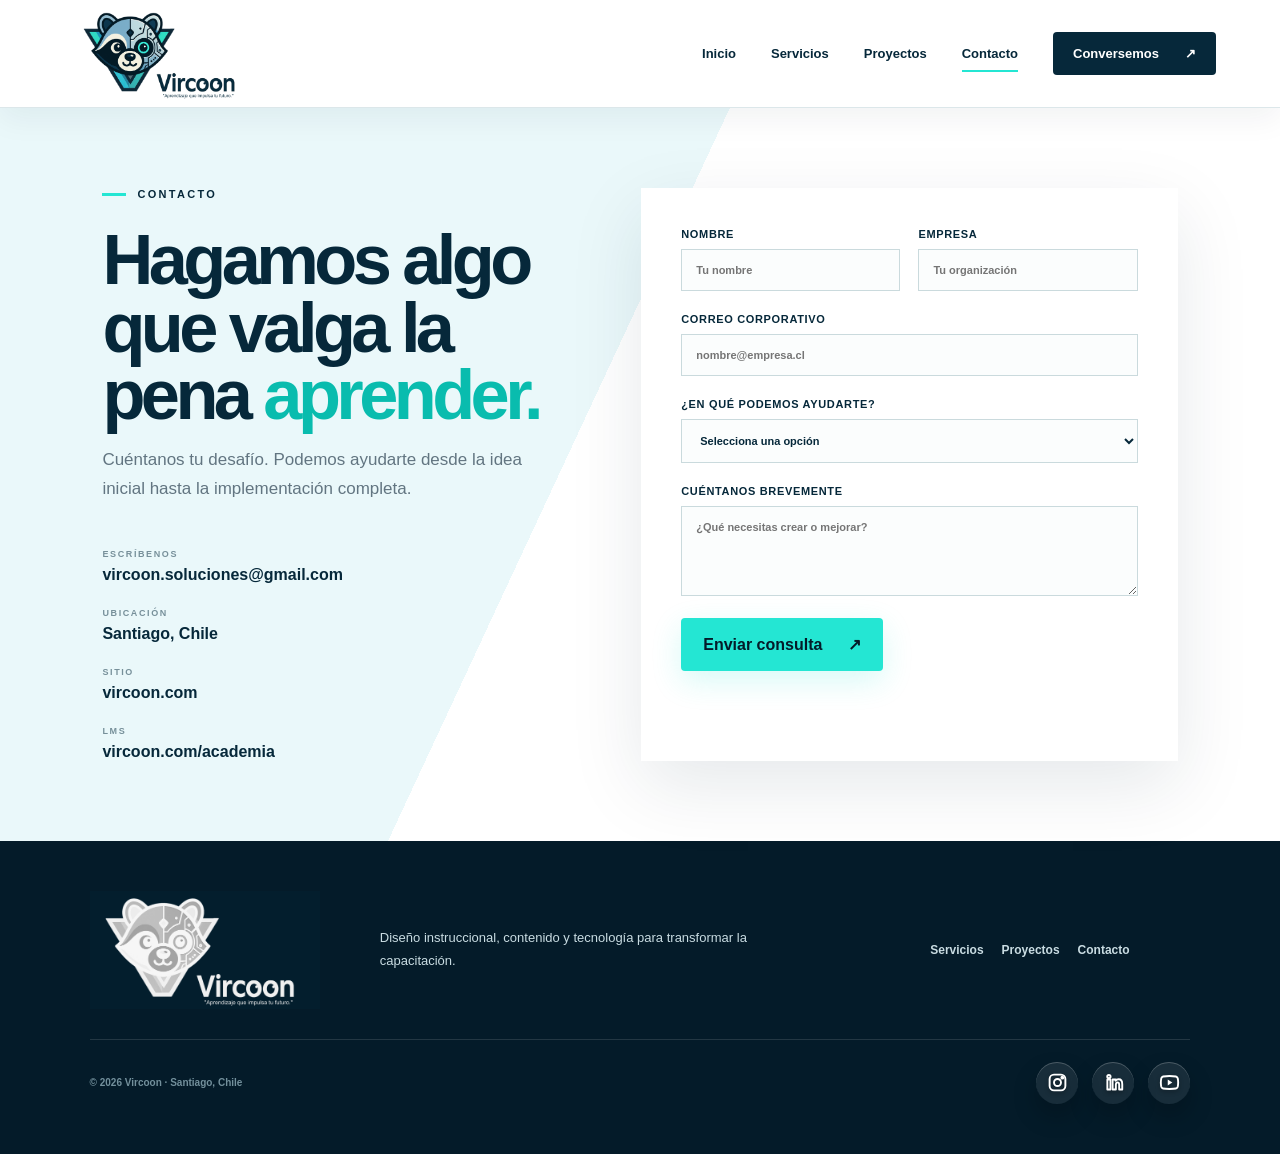
==== contacto.html @ 0730513b "PrimerCommit" ====
<!doctype html><html lang="es"><head><meta charset="utf-8"><meta name="viewport" content="width=device-width,initial-scale=1"><title>Contacto | Vircoon</title><link rel="stylesheet" href="css/styles.css"><link rel="icon" href="images/vircoon-logo.png"></head><body><div class="site-wrap"><header class="site-header"><a href="index.html" class="brand"><img src="images/vircoon-logo.png" alt="Vircoon"></a><button class="menu-button" aria-expanded="false" aria-label="Abrir menú"><span></span><span></span></button><nav><a href="index.html">Inicio</a><a href="servicios.html">Servicios</a><a href="proyectos.html">Proyectos</a><a class="active" href="contacto.html">Contacto</a><a class="nav-cta" href="contacto.html">Conversemos <span>↗</span></a></nav></header><main><section class="contact-layout"><div class="contact-intro"><p class="eyebrow"><span></span> CONTACTO</p><h1>Hagamos algo que valga la pena <em>aprender.</em></h1><p>Cuéntanos tu desafío. Podemos ayudarte desde la idea inicial hasta la implementación completa.</p><div class="contact-details"><div><small>ESCRÍBENOS</small><a href="mailto:vircoon.soluciones@gmail.com">vircoon.soluciones@gmail.com</a></div><div><small>UBICACIÓN</small><span>Santiago, Chile</span></div><div><small>SITIO</small><a href="https://vircoon.com">vircoon.com</a></div><div><small>LMS</small><a href="https://vircoon.com/academia">vircoon.com/academia</a></div></div></div><form class="contact-form"><div class="form-row"><label>Nombre<input required name="nombre" placeholder="Tu nombre"></label><label>Empresa<input name="empresa" placeholder="Tu organización"></label></div><label>Correo corporativo<input required type="email" name="email" placeholder="nombre@empresa.cl"></label><label>¿En qué podemos ayudarte?<select name="tipo"><option value="">Selecciona una opción</option><option>Diseño instruccional</option><option>Contenidos y cápsulas</option><option>Evaluaciones y gamificación</option><option>Plugins o desarrollo</option><option>Proyecto integral</option></select></label><label>Cuéntanos brevemente<textarea required name="mensaje" rows="5" placeholder="¿Qué necesitas crear o mejorar?"></textarea></label><button class="button primary" type="submit">Enviar consulta <span>↗</span></button><p class="form-note" hidden>Abrimos tu aplicación de correo con el mensaje preparado.</p></form></section></main><footer><a href="index.html" class="footer-brand"><img src="images/vircoon-footer-logo.png" alt="Vircoon"></a><p>Diseño instruccional, contenido y tecnología para transformar la capacitación.</p><div><a href="servicios.html">Servicios</a><a href="proyectos.html">Proyectos</a><a href="contacto.html">Contacto</a></div><div class="footer-bottom"><small>© 2026 Vircoon · Santiago, Chile</small><div class="footer-social" aria-label="Redes sociales"><a class="social-link" href="#" aria-label="Instagram"><svg viewBox="0 0 24 24" aria-hidden="true"><rect x="3" y="3" width="18" height="18" rx="5"></rect><circle cx="12" cy="12" r="4"></circle><circle cx="17.5" cy="6.5" r="1.1"></circle></svg></a><a class="social-link" href="#" aria-label="LinkedIn"><svg viewBox="0 0 24 24" aria-hidden="true"><path d="M4.98 8.5H8.5V20H4.98z"></path><circle cx="6.74" cy="5.25" r="1.9"></circle><path d="M11 8.5h3.35v1.57c.5-.92 1.73-1.82 3.55-1.82 3.8 0 4.1 2.5 4.1 5.75V20h-3.52v-5.3c0-1.26-.03-2.88-1.76-2.88-1.76 0-2.03 1.37-2.03 2.8V20H11z"></path></svg></a><a class="social-link" href="#" aria-label="YouTube"><svg viewBox="0 0 24 24" aria-hidden="true"><path d="M21.4 7.2a3 3 0 0 0-2.1-2.1C17.45 4.6 12 4.6 12 4.6s-5.45 0-7.3.5a3 3 0 0 0-2.1 2.1A31.2 31.2 0 0 0 2.1 12c0 1.62.17 3.23.5 4.8a3 3 0 0 0 2.1 2.1c1.85.5 7.3.5 7.3.5s5.45 0 7.3-.5a3 3 0 0 0 2.1-2.1c.33-1.57.5-3.18.5-4.8 0-1.62-.17-3.23-.5-4.8Z"></path><path d="m10 15.3 5.2-3.3L10 8.7z" class="social-play"></path></svg></a></div></div></footer></div><script src="js/script.js"></script></body></html>
---- css/styles.css ----
:root{--ink:#06283a;--navy:#041b29;--navy2:#07344b;--aqua:#24e6d3;--cyan:#50cce8;--ice:#eaf8fa;--muted:#627581;--line:#dce7ea;--white:#fff}*{box-sizing:border-box}html{scroll-behavior:smooth}body{margin:0;background:#fff;color:var(--ink);font-family:Arial,Helvetica,sans-serif}a{text-decoration:none;color:inherit}button,input,select,textarea{font:inherit}.site-wrap{min-height:100vh;overflow:hidden;padding-top:108px}.site-header{height:94px;padding:0 clamp(24px,5vw,76px);display:flex;align-items:center;justify-content:space-between;border-bottom:1px solid var(--line);background:rgba(255,255,255,.94);backdrop-filter:blur(15px);position:fixed;top:0;left:0;right:0;width:100%;z-index:80;background:rgba(255,255,255,.86);box-shadow:0 10px 30px rgba(6,40,58,.06)}.brand{display:flex;align-items:center;gap:12px}.brand img{width:58px;height:50px;object-fit:cover;object-position:0 40%;border-radius:12px}.brand span{display:flex;flex-direction:column}.brand b{font-size:23px;letter-spacing:-.04em}.brand small{font-size:8px;font-weight:700;letter-spacing:.08em;color:#486a79}.site-header nav{display:flex;align-items:center;gap:35px;font-size:13px;font-weight:700}.site-header nav>a:not(.nav-cta){padding:38px 0;position:relative}.site-header nav>a.active:after{content:"";position:absolute;bottom:27px;left:0;right:0;height:2px;background:var(--aqua)}.nav-cta,.button{display:inline-flex;align-items:center;justify-content:center;gap:26px;border:0;cursor:pointer;font-weight:800}.nav-cta{background:var(--ink);color:white;padding:14px 20px;border-radius:4px}.menu-button{display:none;background:none;border:0;padding:10px}.menu-button span{display:block;width:25px;height:2px;margin:5px;background:var(--ink)}
.hero{min-height:650px;display:grid;grid-template-columns:1.08fr .92fr;padding-left:clamp(25px,7vw,110px);background:linear-gradient(110deg,#fff 0 58%,#e8f8f8 58%);position:relative}.hero-copy{padding:105px 50px 90px 0;display:flex;flex-direction:column;align-items:flex-start;justify-content:center}.eyebrow{font-size:11px;font-weight:900;letter-spacing:.21em;margin:0 0 26px;display:flex;align-items:center;gap:11px}.eyebrow span{width:24px;height:3px;background:var(--aqua);display:inline-block}.hero h1,.page-hero h1,.contact-intro h1{font-size:clamp(49px,6vw,82px);line-height:.96;letter-spacing:-.065em;margin:0;max-width:800px}.hero h1 em,.page-hero h1 em,.contact-intro h1 em{font-style:normal;color:#09bcae}.lead{font-size:18px;line-height:1.65;color:var(--muted);max-width:610px;margin:32px 0}.actions{display:flex;gap:30px;align-items:center}.button{padding:17px 22px;border-radius:4px}.button.primary{background:var(--aqua);color:var(--navy);box-shadow:0 10px 30px rgba(36,230,211,.18)}.button.dark{background:var(--navy);color:#fff}.text-link{font-weight:800;border-bottom:1px solid var(--ink);padding:8px 0}.hero-stage{position:relative;min-height:610px;display:flex;align-items:center;justify-content:center;background:linear-gradient(145deg,var(--navy),#0c4159);overflow:hidden}.stage-grid{position:absolute;inset:0;background-image:linear-gradient(rgba(77,224,215,.08) 1px,transparent 1px),linear-gradient(90deg,rgba(77,224,215,.08) 1px,transparent 1px);background-size:55px 55px;mask-image:linear-gradient(to bottom,black,transparent)}.hero-stage>img{width:min(68%,440px);filter:drop-shadow(0 26px 30px rgba(0,0,0,.35));position:relative;z-index:2}.stage-orbit{position:absolute;border:1px solid rgba(67,224,213,.25);border-radius:50%}.orbit-one{width:500px;height:500px}.orbit-two{width:350px;height:350px}.floating-tag{position:absolute;z-index:3;background:rgba(255,255,255,.95);box-shadow:0 15px 40px rgba(0,0,0,.2);padding:16px;border-radius:7px;display:flex}.tag-one{left:5%;bottom:12%;flex-direction:column}.tag-one b{font-size:28px}.tag-one span{font-size:9px;text-transform:uppercase;letter-spacing:.1em}.tag-two{right:3%;top:14%;font-size:10px;font-weight:800;letter-spacing:.08em;align-items:center;gap:7px}.tag-two i{width:8px;height:8px;border-radius:50%;background:var(--aqua)}.reveal{animation:rise .8s ease both}.delay{animation-delay:.12s}@keyframes rise{from{opacity:0;transform:translateY(20px)}to{opacity:1;transform:none}}
.trust-strip{padding:22px clamp(25px,7vw,110px);display:flex;justify-content:space-between;gap:30px;border-bottom:1px solid var(--line);align-items:center}.trust-strip p{font-size:10px;font-weight:800;letter-spacing:.15em;color:#80939c;text-transform:uppercase}.trust-strip div{display:flex;gap:clamp(25px,5vw,75px);color:#84949b;font-size:11px;letter-spacing:.13em;font-weight:900}.section{padding:90px clamp(25px,7vw,110px)}.section-heading{display:flex;align-items:end;justify-content:space-between;gap:50px;margin-bottom:42px}.section-heading h2,.video-content h2,.process h2,.cta-panel h2{font-size:clamp(35px,4vw,58px);line-height:1.04;letter-spacing:-.045em;margin:0}.section-heading>p{max-width:440px;color:var(--muted);line-height:1.7}.capability-grid{display:grid;grid-template-columns:repeat(3,1fr);border:1px solid var(--line)}.capability-card{padding:34px;min-height:270px;border-right:1px solid var(--line);transition:.3s}.capability-card:last-child{border:0}.capability-card:hover{background:var(--ice);transform:translateY(-4px)}.card-top{display:flex;justify-content:space-between;color:#8ba0a9}.card-top small{font-weight:900}.card-icon{width:58px;height:58px;object-fit:contain;display:block}.card-top span{font-size:20px}.capability-card h3{font-size:25px;letter-spacing:-.035em;margin:65px 0 15px}.capability-card p{color:var(--muted);line-height:1.65;margin:0}.section-action{text-align:right;margin-top:30px}.video-band{min-height:590px;position:relative;background:radial-gradient(circle at 70% 30%,#12647a 0,#06283a 35%,#03131d 100%);display:flex;align-items:center;padding:70px clamp(25px,7vw,110px);color:white;overflow:hidden}.video-band:after{content:"";position:absolute;width:560px;height:560px;border:1px solid rgba(56,237,221,.24);border-radius:50%;right:5%;top:-100px;box-shadow:0 0 0 80px rgba(56,237,221,.03),0 0 0 160px rgba(56,237,221,.02)}.video-band video{position:absolute;inset:0;width:100%;height:100%;object-fit:cover;opacity:.35}.video-shade{position:absolute;inset:0;background:linear-gradient(90deg,rgba(3,19,29,.94),rgba(3,19,29,.35))}.video-content{position:relative;z-index:2;max-width:740px}.eyebrow.light{color:#eaffff}.video-content p:not(.eyebrow){color:#b8cdd5}.circle-link{position:absolute;left:calc(100% + 80px);top:50%;width:76px;height:76px;border-radius:50%;display:grid;place-items:center;background:var(--aqua);color:var(--navy)}.cta-panel{margin:70px clamp(25px,7vw,110px);background:#f0faf9;padding:55px 65px;display:flex;align-items:center;justify-content:space-between;gap:30px}.cta-panel p{color:var(--muted)}footer{background:var(--navy);color:#c9dce2;padding:50px clamp(25px,7vw,110px);display:grid;grid-template-columns:1fr 2fr 1fr;gap:30px;align-items:center}footer .footer-brand img{width:150px;filter:brightness(0) invert(1);opacity:.95}footer p{max-width:440px;font-size:13px;line-height:1.7}footer div{display:flex;gap:18px;font-size:12px;font-weight:700}footer small{grid-column:1/-1;border-top:1px solid rgba(255,255,255,.12);padding-top:22px;color:#73909c}
.page-hero{padding:90px clamp(25px,9vw,145px);background:linear-gradient(115deg,#fff 50%,var(--ice));min-height:480px;display:flex;flex-direction:column;justify-content:center}.page-hero h1{font-size:clamp(52px,6.5vw,88px)}.page-hero>p:last-child,.page-hero-copy>p:last-child{max-width:650px;color:var(--muted);font-size:18px;line-height:1.65;margin-top:25px}.page-hero.page-hero-visual{display:grid;grid-template-columns:minmax(0,1.05fr) minmax(320px,.95fr);align-items:center;gap:clamp(34px,6vw,90px);padding-right:clamp(25px,6vw,95px)}.page-hero-image{align-self:stretch;min-height:590px;display:flex;align-items:flex-end;justify-content:center;position:relative;overflow:visible}.page-hero-image:before{content:"";position:absolute;inset:7% 0 0;background:#eaf8fa;border-radius:46% 38% 18% 26% / 20% 24% 16% 18%;box-shadow:0 24px 60px rgba(6,40,58,.09)}.page-hero-image img{position:relative;z-index:1;width:clamp(790px,58vw,860px);min-width:790px;height:auto;max-width:none;max-height:none;object-fit:contain;object-position:bottom center;filter:drop-shadow(0 22px 24px rgba(6,40,58,.18))}.services-grid{padding:70px clamp(25px,7vw,110px);display:grid;grid-template-columns:repeat(3,1fr);gap:1px;background:var(--line)}.service-card{background:#fff;padding:38px;min-height:440px;position:relative}.service-card:hover{background:#f4fbfb}.service-number{position:absolute;right:30px;top:25px;font-size:55px;font-weight:900;color:#e6f1f2}.service-card>small,.project-copy>small{color:#08a99c;text-transform:uppercase;letter-spacing:.16em;font-weight:900}.service-card h2{font-size:29px;letter-spacing:-.04em;margin:45px 0 15px}.service-card p{color:var(--muted);line-height:1.6}.service-card ul{list-style:none;padding:20px 0 0;margin:20px 0 0;border-top:1px solid var(--line)}.service-card li{margin:11px 0;font-size:13px;font-weight:700}.service-card li span{color:#00bbaa;margin-right:10px}.process{background:var(--navy);color:#fff;padding:80px clamp(25px,7vw,110px);display:grid;grid-template-columns:1fr 1.4fr;gap:80px}.process ol{list-style:none;padding:0;margin:0;display:grid;grid-template-columns:1fr 1fr}.process li{border-top:1px solid rgba(255,255,255,.18);padding:25px 15px 25px 0;display:flex;gap:20px}.process li b{color:var(--aqua)}.process li span{display:flex;flex-direction:column;color:#91aab4;font-size:13px}.process li strong{color:white;font-size:18px;margin-bottom:7px}
.project-list{padding:40px clamp(25px,7vw,110px) 80px}.project-row{display:grid;grid-template-columns:1fr 1fr;min-height:410px;border-bottom:1px solid var(--line);padding:38px 0;gap:70px;align-items:center}.project-row:nth-child(even) .project-visual{order:2}.project-visual{position:relative;overflow:hidden;background:var(--navy);display:grid;place-items:center;aspect-ratio:16/9;min-height:auto;border:10px solid #fff;border-radius:10px;box-shadow:0 24px 55px rgba(6,40,58,.18),0 0 0 1px rgba(6,40,58,.08)}.project-visual>span{position:absolute;left:25px;top:20px;color:white;font-size:12px;font-weight:900;z-index:2;text-shadow:0 2px 12px rgba(0,0,0,.45)}.project-video{position:absolute;inset:0;width:100%;height:100%;object-fit:contain;display:block;background:var(--navy);user-select:none;-webkit-user-drag:none}.project-visual:after{content:"";position:absolute;inset:0;background:linear-gradient(180deg,rgba(4,27,41,.28),rgba(4,27,41,.08));pointer-events:none;z-index:1}.v2{background:#18cdbc}.v3{background:#dff5f3}.v4{background:#0a4b60}.mock-ui{width:68%;height:60%;background:rgba(255,255,255,.95);border-radius:8px;padding:15px;box-shadow:0 30px 45px rgba(0,0,0,.22);transform:rotate(-3deg)}.mock-ui i{display:block;height:12%;background:#dcecef;margin-bottom:12px}.mock-ui i:nth-child(2){height:42%;background:linear-gradient(135deg,#07344b,#28d9ca)}.mock-ui i:nth-child(3){width:55%}.project-copy{display:flex;flex-direction:column;justify-content:center;align-items:flex-start}.project-copy h2{font-size:42px;letter-spacing:-.045em;margin:17px 0}.project-copy p{color:var(--muted);line-height:1.7;max-width:520px}.project-copy b{font-size:11px;letter-spacing:.08em;margin:16px 0 28px}.project-copy a{font-weight:900;border-bottom:2px solid var(--aqua);padding-bottom:7px}.video-band.small{min-height:400px}
.contact-layout{min-height:720px;display:grid;grid-template-columns:.9fr 1.1fr;background:linear-gradient(115deg,var(--ice) 0 45%,#fff 45%);padding:80px clamp(25px,8vw,130px);gap:100px}.contact-intro h1{font-size:clamp(47px,5.5vw,74px)}.contact-intro>p:not(.eyebrow){color:var(--muted);font-size:17px;line-height:1.7}.contact-details{margin-top:45px;display:grid;gap:24px}.contact-details div{display:flex;flex-direction:column;gap:7px}.contact-details small{font-size:9px;letter-spacing:.18em;font-weight:900;color:#77909a}.contact-details a,.contact-details span{font-weight:800}.contact-form{background:white;padding:40px;box-shadow:0 25px 70px rgba(4,40,58,.1);display:flex;flex-direction:column;gap:22px}.form-row{display:grid;grid-template-columns:1fr 1fr;gap:18px}.contact-form label{font-size:11px;font-weight:900;letter-spacing:.06em;text-transform:uppercase}.contact-form input,.contact-form select,.contact-form textarea{display:block;width:100%;margin-top:9px;border:1px solid #cadadd;background:#fbfdfd;padding:14px;color:var(--ink);outline:none;text-transform:none;letter-spacing:normal}.contact-form input:focus,.contact-form select:focus,.contact-form textarea:focus{border-color:#09bcae;box-shadow:0 0 0 3px rgba(36,230,211,.12)}.contact-form textarea{resize:vertical}.contact-form .button{align-self:flex-start}.form-note{color:#087f77;font-size:12px;font-weight:700}
@media(max-width:900px){.site-header{height:78px}.menu-button{display:block}.site-header nav{display:none;position:absolute;top:78px;left:0;right:0;background:white;padding:25px;box-shadow:0 25px 45px rgba(0,0,0,.12);flex-direction:column;align-items:stretch;gap:0}.site-header nav.open{display:flex}.site-header nav>a:not(.nav-cta){padding:15px}.hero{grid-template-columns:1fr;padding:0;background:white}.hero-copy{padding:70px 25px}.hero-stage{min-height:470px}.page-hero.page-hero-visual{grid-template-columns:1fr;padding:70px 25px 0}.page-hero-image{min-height:500px;margin-top:10px;overflow:hidden}.page-hero-image img{width:min(118vw,680px);min-width:520px;max-height:none}.trust-strip,.section-heading,.cta-panel{align-items:flex-start;flex-direction:column}.trust-strip div{flex-wrap:wrap}.capability-grid,.services-grid{grid-template-columns:1fr}.capability-card{border-right:0;border-bottom:1px solid var(--line)}.services-grid{padding:1px}.process,.contact-layout{grid-template-columns:1fr}.process ol{grid-template-columns:1fr}.project-row{grid-template-columns:1fr;gap:25px}.project-row:nth-child(even) .project-visual{order:0}.project-visual{min-height:auto}.contact-layout{background:var(--ice);padding:60px 25px;gap:45px}.circle-link{position:static;margin-top:28px}footer{grid-template-columns:1fr}.cta-panel{padding:38px;margin:40px 25px}}
@media(max-width:560px){.brand small{display:none}.hero h1,.page-hero h1{font-size:48px}.actions{align-items:flex-start;flex-direction:column}.trust-strip div{gap:18px}.section{padding:65px 25px}.capability-card{min-height:230px}.page-hero{padding:65px 25px;min-height:400px}.page-hero.page-hero-visual{padding:65px 25px 0}.page-hero-image{min-height:390px}.page-hero-image img{width:min(126vw,520px);min-width:440px;max-height:none}.service-card{min-height:auto}.form-row{grid-template-columns:1fr}.contact-form{padding:25px}.project-copy h2{font-size:34px}.process{padding:60px 25px}.video-band{padding:60px 25px}}
@media(prefers-reduced-motion:reduce){*{scroll-behavior:auto!important;animation:none!important;transition:none!important}}

/* Ajustes de marca y portada */
.site-header{height:108px}
.brand{display:block;width:198px;height:94px;overflow:visible}
.brand img{display:block;width:100%;height:100%;object-fit:contain;object-position:center;border-radius:0}
.brand span{display:none}
.hero-stage{background:#02131e}
.hero-stage:before{content:"";position:absolute;inset:0;background:linear-gradient(135deg,rgba(36,230,211,.06),transparent 44%),linear-gradient(0deg,rgba(0,0,0,.18),transparent);pointer-events:none}
.hero-stage>img.hero-person{position:absolute;z-index:2;bottom:0;left:50%;transform:translateX(-50%);width:auto;height:94%;max-width:92%;object-fit:contain;object-position:bottom center;filter:drop-shadow(0 24px 34px rgba(0,0,0,.35))}
.stage-grid,.stage-orbit{display:none}
.video-band:after{display:none}
.video-button{margin-top:26px}
footer .footer-brand{display:block;width:230px;height:118px;overflow:hidden;background:#031e2d}
footer .footer-brand img{display:block;width:100%;height:100%;object-fit:contain;object-position:center;filter:none;opacity:1}
@media(max-width:900px){.site-header{height:94px}.site-header nav{top:94px}.brand{width:170px;height:82px}.hero-stage>img.hero-person{height:92%}}
@media(max-width:560px){.brand{width:154px}.hero-stage>img.hero-person{height:88%;max-width:100%}footer .footer-brand{width:210px}}

/* Contenedor orgánico de la imagen principal */
.hero-stage{
  align-self:center;
  min-height:590px;
  margin:24px 28px 24px -34px;
  background:#06283a;
  border-radius:46% 12% 18% 42% / 20% 14% 24% 30%;
  box-shadow:0 28px 70px rgba(6,40,58,.18);
}
.hero-stage:before{
  background:linear-gradient(145deg,rgba(36,230,211,.08),transparent 46%),linear-gradient(20deg,rgba(2,19,30,.28),transparent 52%);
}
@media(max-width:900px){
  .hero-stage{min-height:500px;margin:0 22px 30px;border-radius:44% 48% 14% 16% / 18% 22% 12% 14%}
}
@media(max-width:560px){
  .hero-stage{min-height:450px;margin:0 12px 24px;border-radius:42% 45% 12% 14% / 16% 18% 9% 11%}
}

/* Video tecnológico con contraste controlado */
.video-band video{opacity:.52;filter:saturate(.78) brightness(.72) contrast(1.05)}
.video-band .video-shade{background:linear-gradient(90deg,rgba(3,19,29,.92) 0%,rgba(3,19,29,.78) 48%,rgba(3,19,29,.50) 100%)}
.video-band .video-content{text-shadow:0 2px 18px rgba(0,0,0,.28)}
.video-band .video-button{text-shadow:none}

/* Video ambiental del contenedor principal */
.hero-background-video{position:absolute;inset:0;width:100%;height:100%;object-fit:cover;z-index:0;opacity:.48;filter:saturate(.68) brightness(.78) contrast(1.03)}
.hero-stage:before{z-index:1;background:linear-gradient(90deg,rgba(6,40,58,.65),rgba(6,40,58,.48)),linear-gradient(180deg,rgba(2,19,30,.08),rgba(2,19,30,.30))}
.hero-stage>img.hero-person{z-index:2}
.hero-stage .floating-tag{z-index:3}
@media(prefers-reduced-motion:reduce){.hero-background-video{display:none}}

/* Estadisticas y testimonios */
.stats-band{padding:78px clamp(25px,7vw,110px);background:var(--navy);color:white;display:grid;grid-template-columns:.9fr 1.4fr;gap:clamp(36px,6vw,90px);align-items:center;position:relative;overflow:hidden}.stats-background-video{position:absolute;inset:0;width:100%;height:100%;object-fit:cover;opacity:.70;filter:saturate(.72) brightness(.62) contrast(1.08)}.stats-shade{position:absolute;inset:0;background:linear-gradient(90deg,rgba(3,19,29,.94) 0%,rgba(3,19,29,.78) 48%,rgba(3,19,29,.58) 100%)}.stats-heading,.stats-grid{position:relative;z-index:1}.stats-heading h2,.testimonials-top h2{font-size:clamp(34px,4.6vw,62px);line-height:1.03;letter-spacing:-.045em;margin:0}.stats-grid{display:grid;grid-template-columns:repeat(4,1fr);gap:1px;background:rgba(255,255,255,.16);border:1px solid rgba(255,255,255,.16)}.stats-grid article{background:#06283a;padding:34px 26px;min-height:170px;display:flex;flex-direction:column;justify-content:space-between}.stats-grid strong{font-size:clamp(38px,4vw,64px);letter-spacing:-.055em;color:var(--aqua);line-height:1}.stats-grid span{font-size:12px;line-height:1.45;font-weight:800;text-transform:uppercase;letter-spacing:.08em;color:#c6dde4}.testimonials-section{padding:90px clamp(25px,7vw,110px);background:#f7fbfb;overflow:hidden}.testimonials-top{display:flex;justify-content:space-between;align-items:flex-end;gap:34px;margin-bottom:42px}.testimonials-top>div:first-child{max-width:720px}.testimonial-controls{display:flex;gap:12px}.carousel-button{width:48px;height:48px;border:1px solid #cfe0e3;background:white;color:var(--ink);border-radius:50%;font-size:30px;line-height:1;cursor:pointer;display:grid;place-items:center;box-shadow:0 16px 35px rgba(6,40,58,.08);transition:.2s}.carousel-button:hover{background:var(--aqua);border-color:var(--aqua);transform:translateY(-2px)}.carousel-button:disabled{opacity:.35;cursor:not-allowed;transform:none}.testimonial-viewport{overflow:hidden}.testimonial-track{display:flex;gap:22px;transition:transform .45s ease;will-change:transform}.testimonial-card{flex:0 0 calc((100% - 44px)/3);background:white;border:1px solid #dce8ea;border-radius:8px;padding:34px;min-height:315px;display:flex;flex-direction:column;justify-content:space-between;box-shadow:0 18px 45px rgba(6,40,58,.07)}.testimonial-card p{font-size:20px;line-height:1.55;letter-spacing:-.02em;margin:0;color:var(--ink)}.testimonial-card strong{display:block;font-size:15px;margin-bottom:7px}.testimonial-card span{display:block;color:var(--muted);font-size:12px;line-height:1.45;font-weight:700}.testimonial-card:before{content:"";width:42px;height:4px;background:var(--aqua);display:block;margin-bottom:26px}@media(max-width:1000px){.stats-band{grid-template-columns:1fr}.stats-grid{grid-template-columns:repeat(2,1fr)}.testimonial-card{flex-basis:calc((100% - 22px)/2)}}@media(max-width:640px){.stats-band,.testimonials-section{padding:65px 25px}.stats-grid{grid-template-columns:1fr}.testimonials-top{align-items:flex-start;flex-direction:column}.testimonial-card{flex-basis:100%;min-height:340px}.carousel-button{width:44px;height:44px}}

/* Palabra rotatoria del hero */
.rotating-word{display:inline-block;position:relative;overflow:hidden;color:#09bcae;height:1.18em;line-height:1.08;min-width:7.5em;vertical-align:-.12em;padding-bottom:.08em}.rotating-word-current,.rotating-word-next{display:block;white-space:nowrap}.rotating-word-next{position:absolute;left:0;top:0}.rotating-word-current.is-exiting{animation:word-exit-up .78s cubic-bezier(.65,0,.35,1) forwards}.rotating-word-next.is-entering{animation:word-enter-up .78s cubic-bezier(.22,1,.36,1) forwards}@keyframes word-exit-up{from{opacity:1;transform:translateY(0)}to{opacity:0;transform:translateY(112%)}}@keyframes word-enter-up{from{opacity:0;transform:translateY(-112%)}to{opacity:1;transform:translateY(0)}}@media(max-width:560px){.rotating-word{min-width:0;width:100%}}@media(prefers-reduced-motion:reduce){.rotating-word{height:auto;overflow:visible}.rotating-word-current,.rotating-word-next{animation:none!important;position:static!important;transform:none!important;opacity:1!important}}

/* Redes sociales del footer */
.footer-bottom{grid-column:1/-1;border-top:1px solid rgba(255,255,255,.12);padding-top:22px;display:flex;align-items:center;justify-content:space-between;gap:22px}.footer-bottom small{border-top:0;padding-top:0;color:#73909c}.footer-social{display:flex;align-items:center;justify-content:flex-end;gap:14px}.footer-social .social-link{width:42px;height:42px;border-radius:50%;display:grid;place-items:center;color:white;background:rgba(255,255,255,.08);box-shadow:inset 0 1px 0 rgba(255,255,255,.22),0 12px 24px rgba(0,0,0,.22);transition:transform .2s ease,background .2s ease,box-shadow .2s ease}.footer-social .social-link:hover{transform:translateY(-2px);background:rgba(36,230,211,.18);box-shadow:inset 0 1px 0 rgba(255,255,255,.32),0 16px 30px rgba(0,0,0,.28)}.footer-social svg{width:21px;height:21px;fill:none;stroke:currentColor;stroke-width:1.9;stroke-linecap:round;stroke-linejoin:round;filter:drop-shadow(0 2px 2px rgba(0,0,0,.35))}.footer-social svg path,.footer-social svg rect,.footer-social svg circle{vector-effect:non-scaling-stroke}.footer-social .social-play{fill:currentColor;stroke:none}@media(max-width:560px){.footer-bottom{align-items:flex-start;flex-direction:column}.footer-social{justify-content:flex-start}}
@media(max-width:900px){.site-wrap{padding-top:94px}}
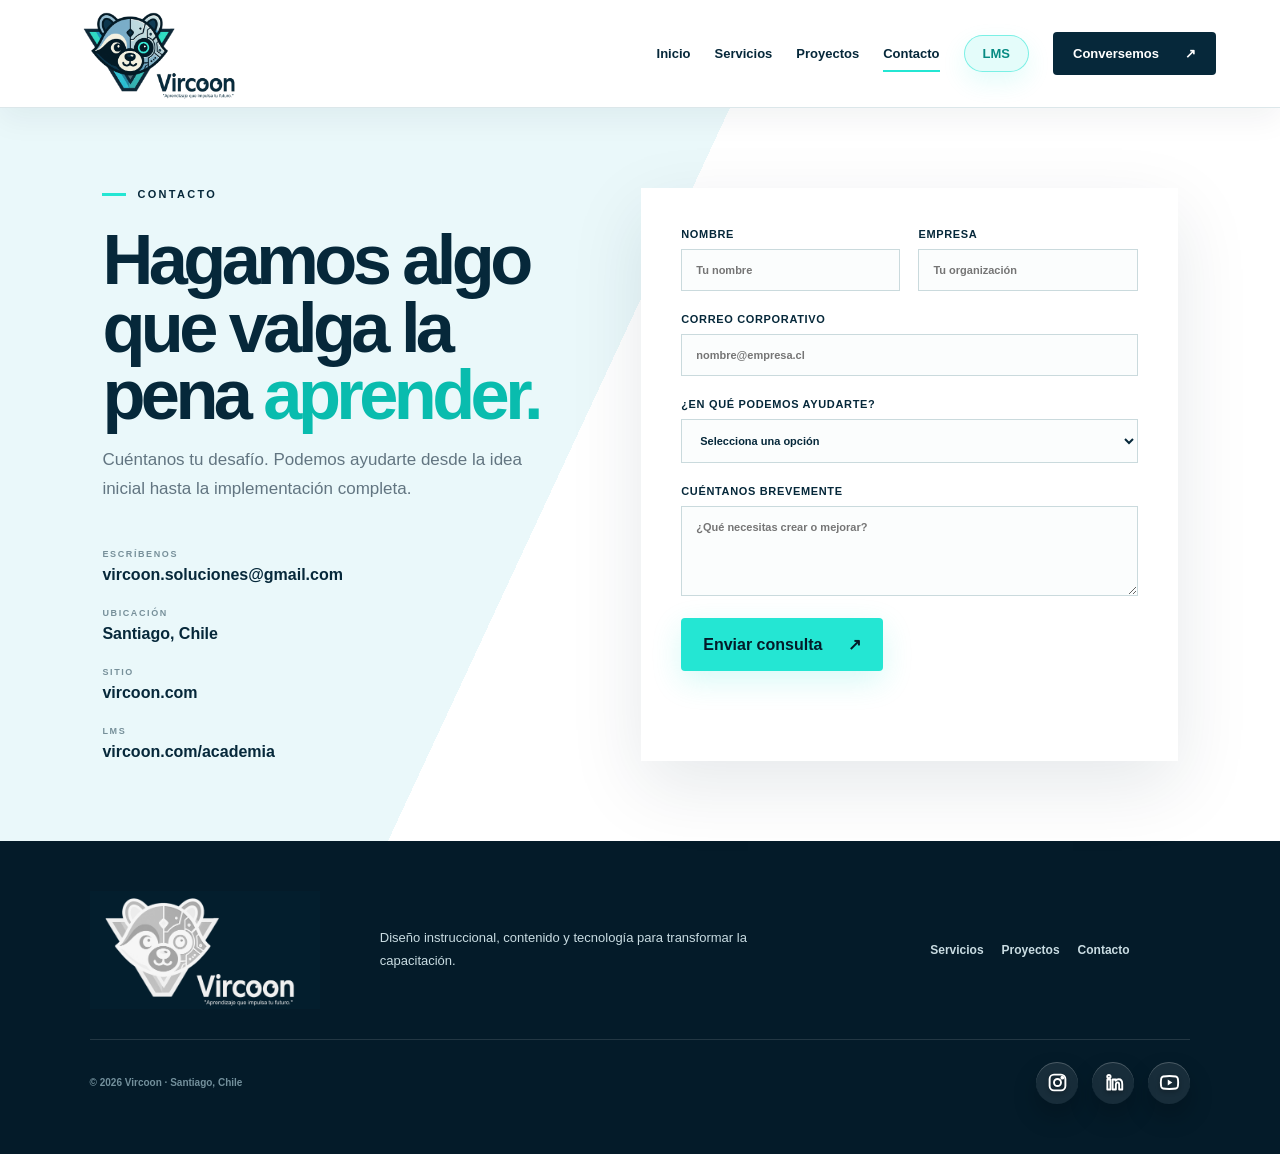
==== commit e32da6be: "CommitLMS" ====
--- a/contacto.html
+++ b/contacto.html
@@ -1 +1 @@
-<!doctype html><html lang="es"><head><meta charset="utf-8"><meta name="viewport" content="width=device-width,initial-scale=1"><title>Contacto | Vircoon</title><link rel="stylesheet" href="css/styles.css"><link rel="icon" href="images/vircoon-logo.png"></head><body><div class="site-wrap"><header class="site-header"><a href="index.html" class="brand"><img src="images/vircoon-logo.png" alt="Vircoon"></a><button class="menu-button" aria-expanded="false" aria-label="Abrir menú"><span></span><span></span></button><nav><a href="index.html">Inicio</a><a href="servicios.html">Servicios</a><a href="proyectos.html">Proyectos</a><a class="active" href="contacto.html">Contacto</a><a class="nav-cta" href="contacto.html">Conversemos <span>↗</span></a></nav></header><main><section class="contact-layout"><div class="contact-intro"><p class="eyebrow"><span></span> CONTACTO</p><h1>Hagamos algo que valga la pena <em>aprender.</em></h1><p>Cuéntanos tu desafío. Podemos ayudarte desde la idea inicial hasta la implementación completa.</p><div class="contact-details"><div><small>ESCRÍBENOS</small><a href="mailto:vircoon.soluciones@gmail.com">vircoon.soluciones@gmail.com</a></div><div><small>UBICACIÓN</small><span>Santiago, Chile</span></div><div><small>SITIO</small><a href="https://vircoon.com">vircoon.com</a></div><div><small>LMS</small><a href="https://vircoon.com/academia">vircoon.com/academia</a></div></div></div><form class="contact-form"><div class="form-row"><label>Nombre<input required name="nombre" placeholder="Tu nombre"></label><label>Empresa<input name="empresa" placeholder="Tu organización"></label></div><label>Correo corporativo<input required type="email" name="email" placeholder="nombre@empresa.cl"></label><label>¿En qué podemos ayudarte?<select name="tipo"><option value="">Selecciona una opción</option><option>Diseño instruccional</option><option>Contenidos y cápsulas</option><option>Evaluaciones y gamificación</option><option>Plugins o desarrollo</option><option>Proyecto integral</option></select></label><label>Cuéntanos brevemente<textarea required name="mensaje" rows="5" placeholder="¿Qué necesitas crear o mejorar?"></textarea></label><button class="button primary" type="submit">Enviar consulta <span>↗</span></button><p class="form-note" hidden>Abrimos tu aplicación de correo con el mensaje preparado.</p></form></section></main><footer><a href="index.html" class="footer-brand"><img src="images/vircoon-footer-logo.png" alt="Vircoon"></a><p>Diseño instruccional, contenido y tecnología para transformar la capacitación.</p><div><a href="servicios.html">Servicios</a><a href="proyectos.html">Proyectos</a><a href="contacto.html">Contacto</a></div><div class="footer-bottom"><small>© 2026 Vircoon · Santiago, Chile</small><div class="footer-social" aria-label="Redes sociales"><a class="social-link" href="#" aria-label="Instagram"><svg viewBox="0 0 24 24" aria-hidden="true"><rect x="3" y="3" width="18" height="18" rx="5"></rect><circle cx="12" cy="12" r="4"></circle><circle cx="17.5" cy="6.5" r="1.1"></circle></svg></a><a class="social-link" href="#" aria-label="LinkedIn"><svg viewBox="0 0 24 24" aria-hidden="true"><path d="M4.98 8.5H8.5V20H4.98z"></path><circle cx="6.74" cy="5.25" r="1.9"></circle><path d="M11 8.5h3.35v1.57c.5-.92 1.73-1.82 3.55-1.82 3.8 0 4.1 2.5 4.1 5.75V20h-3.52v-5.3c0-1.26-.03-2.88-1.76-2.88-1.76 0-2.03 1.37-2.03 2.8V20H11z"></path></svg></a><a class="social-link" href="#" aria-label="YouTube"><svg viewBox="0 0 24 24" aria-hidden="true"><path d="M21.4 7.2a3 3 0 0 0-2.1-2.1C17.45 4.6 12 4.6 12 4.6s-5.45 0-7.3.5a3 3 0 0 0-2.1 2.1A31.2 31.2 0 0 0 2.1 12c0 1.62.17 3.23.5 4.8a3 3 0 0 0 2.1 2.1c1.85.5 7.3.5 7.3.5s5.45 0 7.3-.5a3 3 0 0 0 2.1-2.1c.33-1.57.5-3.18.5-4.8 0-1.62-.17-3.23-.5-4.8Z"></path><path d="m10 15.3 5.2-3.3L10 8.7z" class="social-play"></path></svg></a></div></div></footer></div><script src="js/script.js"></script></body></html>
+<!doctype html><html lang="es"><head><meta charset="utf-8"><meta name="viewport" content="width=device-width,initial-scale=1"><title>Contacto | Vircoon</title><link rel="stylesheet" href="css/styles.css"><link rel="icon" href="images/vircoon-logo.png"></head><body><div class="site-wrap"><header class="site-header"><a href="index.html" class="brand"><img src="images/vircoon-logo.png" alt="Vircoon"></a><button class="menu-button" aria-expanded="false" aria-label="Abrir menú"><span></span><span></span></button><nav><a href="index.html">Inicio</a><a href="servicios.html">Servicios</a><a href="proyectos.html">Proyectos</a><a class="active" href="contacto.html">Contacto</a><a class="nav-lms" href="https://vircoon-lms-empresa.fazacom.chatgpt.site/login" target="_blank" rel="noopener">LMS</a><a class="nav-cta" href="contacto.html">Conversemos <span>↗</span></a></nav></header><main><section class="contact-layout"><div class="contact-intro"><p class="eyebrow"><span></span> CONTACTO</p><h1>Hagamos algo que valga la pena <em>aprender.</em></h1><p>Cuéntanos tu desafío. Podemos ayudarte desde la idea inicial hasta la implementación completa.</p><div class="contact-details"><div><small>ESCRÍBENOS</small><a href="mailto:vircoon.soluciones@gmail.com">vircoon.soluciones@gmail.com</a></div><div><small>UBICACIÓN</small><span>Santiago, Chile</span></div><div><small>SITIO</small><a href="https://vircoon.com">vircoon.com</a></div><div><small>LMS</small><a href="https://vircoon.com/academia">vircoon.com/academia</a></div></div></div><form class="contact-form"><div class="form-row"><label>Nombre<input required name="nombre" placeholder="Tu nombre"></label><label>Empresa<input name="empresa" placeholder="Tu organización"></label></div><label>Correo corporativo<input required type="email" name="email" placeholder="nombre@empresa.cl"></label><label>¿En qué podemos ayudarte?<select name="tipo"><option value="">Selecciona una opción</option><option>Diseño instruccional</option><option>Contenidos y cápsulas</option><option>Evaluaciones y gamificación</option><option>Plugins o desarrollo</option><option>Proyecto integral</option></select></label><label>Cuéntanos brevemente<textarea required name="mensaje" rows="5" placeholder="¿Qué necesitas crear o mejorar?"></textarea></label><button class="button primary" type="submit">Enviar consulta <span>↗</span></button><p class="form-note" hidden>Abrimos tu aplicación de correo con el mensaje preparado.</p></form></section></main><footer><a href="index.html" class="footer-brand"><img src="images/vircoon-footer-logo.png" alt="Vircoon"></a><p>Diseño instruccional, contenido y tecnología para transformar la capacitación.</p><div><a href="servicios.html">Servicios</a><a href="proyectos.html">Proyectos</a><a href="contacto.html">Contacto</a></div><div class="footer-bottom"><small>© 2026 Vircoon · Santiago, Chile</small><div class="footer-social" aria-label="Redes sociales"><a class="social-link" href="#" aria-label="Instagram"><svg viewBox="0 0 24 24" aria-hidden="true"><rect x="3" y="3" width="18" height="18" rx="5"></rect><circle cx="12" cy="12" r="4"></circle><circle cx="17.5" cy="6.5" r="1.1"></circle></svg></a><a class="social-link" href="#" aria-label="LinkedIn"><svg viewBox="0 0 24 24" aria-hidden="true"><path d="M4.98 8.5H8.5V20H4.98z"></path><circle cx="6.74" cy="5.25" r="1.9"></circle><path d="M11 8.5h3.35v1.57c.5-.92 1.73-1.82 3.55-1.82 3.8 0 4.1 2.5 4.1 5.75V20h-3.52v-5.3c0-1.26-.03-2.88-1.76-2.88-1.76 0-2.03 1.37-2.03 2.8V20H11z"></path></svg></a><a class="social-link" href="#" aria-label="YouTube"><svg viewBox="0 0 24 24" aria-hidden="true"><path d="M21.4 7.2a3 3 0 0 0-2.1-2.1C17.45 4.6 12 4.6 12 4.6s-5.45 0-7.3.5a3 3 0 0 0-2.1 2.1A31.2 31.2 0 0 0 2.1 12c0 1.62.17 3.23.5 4.8a3 3 0 0 0 2.1 2.1c1.85.5 7.3.5 7.3.5s5.45 0 7.3-.5a3 3 0 0 0 2.1-2.1c.33-1.57.5-3.18.5-4.8 0-1.62-.17-3.23-.5-4.8Z"></path><path d="m10 15.3 5.2-3.3L10 8.7z" class="social-play"></path></svg></a></div></div></footer></div><script src="js/script.js"></script></body></html>
--- a/css/styles.css
+++ b/css/styles.css
@@ -1,10 +1,10 @@
-:root{--ink:#06283a;--navy:#041b29;--navy2:#07344b;--aqua:#24e6d3;--cyan:#50cce8;--ice:#eaf8fa;--muted:#627581;--line:#dce7ea;--white:#fff}*{box-sizing:border-box}html{scroll-behavior:smooth}body{margin:0;background:#fff;color:var(--ink);font-family:Arial,Helvetica,sans-serif}a{text-decoration:none;color:inherit}button,input,select,textarea{font:inherit}.site-wrap{min-height:100vh;overflow:hidden;padding-top:108px}.site-header{height:94px;padding:0 clamp(24px,5vw,76px);display:flex;align-items:center;justify-content:space-between;border-bottom:1px solid var(--line);background:rgba(255,255,255,.94);backdrop-filter:blur(15px);position:fixed;top:0;left:0;right:0;width:100%;z-index:80;background:rgba(255,255,255,.86);box-shadow:0 10px 30px rgba(6,40,58,.06)}.brand{display:flex;align-items:center;gap:12px}.brand img{width:58px;height:50px;object-fit:cover;object-position:0 40%;border-radius:12px}.brand span{display:flex;flex-direction:column}.brand b{font-size:23px;letter-spacing:-.04em}.brand small{font-size:8px;font-weight:700;letter-spacing:.08em;color:#486a79}.site-header nav{display:flex;align-items:center;gap:35px;font-size:13px;font-weight:700}.site-header nav>a:not(.nav-cta){padding:38px 0;position:relative}.site-header nav>a.active:after{content:"";position:absolute;bottom:27px;left:0;right:0;height:2px;background:var(--aqua)}.nav-cta,.button{display:inline-flex;align-items:center;justify-content:center;gap:26px;border:0;cursor:pointer;font-weight:800}.nav-cta{background:var(--ink);color:white;padding:14px 20px;border-radius:4px}.menu-button{display:none;background:none;border:0;padding:10px}.menu-button span{display:block;width:25px;height:2px;margin:5px;background:var(--ink)}
+:root{--ink:#06283a;--navy:#041b29;--navy2:#07344b;--aqua:#24e6d3;--cyan:#50cce8;--ice:#eaf8fa;--muted:#627581;--line:#dce7ea;--white:#fff}*{box-sizing:border-box}html{scroll-behavior:smooth}body{margin:0;background:#fff;color:var(--ink);font-family:Arial,Helvetica,sans-serif}a{text-decoration:none;color:inherit}button,input,select,textarea{font:inherit}.site-wrap{min-height:100vh;overflow:hidden;padding-top:108px}.site-header{height:94px;padding:0 clamp(24px,5vw,76px);display:flex;align-items:center;justify-content:space-between;border-bottom:1px solid var(--line);background:rgba(255,255,255,.94);backdrop-filter:blur(15px);position:fixed;top:0;left:0;right:0;width:100%;z-index:80;background:rgba(255,255,255,.86);box-shadow:0 10px 30px rgba(6,40,58,.06)}.brand{display:flex;align-items:center;gap:12px}.brand img{width:58px;height:50px;object-fit:cover;object-position:0 40%;border-radius:12px}.brand span{display:flex;flex-direction:column}.brand b{font-size:23px;letter-spacing:-.04em}.brand small{font-size:8px;font-weight:700;letter-spacing:.08em;color:#486a79}.site-header nav{display:flex;align-items:center;gap:24px;font-size:13px;font-weight:700}.site-header nav>a:not(.nav-cta):not(.nav-lms){padding:38px 0;position:relative}.site-header nav>a.active:after{content:"";position:absolute;bottom:27px;left:0;right:0;height:2px;background:var(--aqua)}.nav-cta,.button{display:inline-flex;align-items:center;justify-content:center;gap:26px;border:0;cursor:pointer;font-weight:800}.nav-lms{display:inline-flex;align-items:center;justify-content:center;gap:0;padding:10px 18px;border:1px solid rgba(36,230,211,.55);border-radius:999px;background:rgba(36,230,211,.12);color:#078b83;font-weight:900;box-shadow:0 10px 24px rgba(36,230,211,.12);transition:.2s}.nav-lms:hover{background:var(--aqua);color:var(--navy);transform:translateY(-1px)}.nav-cta{background:var(--ink);color:white;padding:14px 20px;border-radius:4px}.menu-button{display:none;background:none;border:0;padding:10px}.menu-button span{display:block;width:25px;height:2px;margin:5px;background:var(--ink)}
 .hero{min-height:650px;display:grid;grid-template-columns:1.08fr .92fr;padding-left:clamp(25px,7vw,110px);background:linear-gradient(110deg,#fff 0 58%,#e8f8f8 58%);position:relative}.hero-copy{padding:105px 50px 90px 0;display:flex;flex-direction:column;align-items:flex-start;justify-content:center}.eyebrow{font-size:11px;font-weight:900;letter-spacing:.21em;margin:0 0 26px;display:flex;align-items:center;gap:11px}.eyebrow span{width:24px;height:3px;background:var(--aqua);display:inline-block}.hero h1,.page-hero h1,.contact-intro h1{font-size:clamp(49px,6vw,82px);line-height:.96;letter-spacing:-.065em;margin:0;max-width:800px}.hero h1 em,.page-hero h1 em,.contact-intro h1 em{font-style:normal;color:#09bcae}.lead{font-size:18px;line-height:1.65;color:var(--muted);max-width:610px;margin:32px 0}.actions{display:flex;gap:30px;align-items:center}.button{padding:17px 22px;border-radius:4px}.button.primary{background:var(--aqua);color:var(--navy);box-shadow:0 10px 30px rgba(36,230,211,.18)}.button.dark{background:var(--navy);color:#fff}.text-link{font-weight:800;border-bottom:1px solid var(--ink);padding:8px 0}.hero-stage{position:relative;min-height:610px;display:flex;align-items:center;justify-content:center;background:linear-gradient(145deg,var(--navy),#0c4159);overflow:hidden}.stage-grid{position:absolute;inset:0;background-image:linear-gradient(rgba(77,224,215,.08) 1px,transparent 1px),linear-gradient(90deg,rgba(77,224,215,.08) 1px,transparent 1px);background-size:55px 55px;mask-image:linear-gradient(to bottom,black,transparent)}.hero-stage>img{width:min(68%,440px);filter:drop-shadow(0 26px 30px rgba(0,0,0,.35));position:relative;z-index:2}.stage-orbit{position:absolute;border:1px solid rgba(67,224,213,.25);border-radius:50%}.orbit-one{width:500px;height:500px}.orbit-two{width:350px;height:350px}.floating-tag{position:absolute;z-index:3;background:rgba(255,255,255,.95);box-shadow:0 15px 40px rgba(0,0,0,.2);padding:16px;border-radius:7px;display:flex}.tag-one{left:5%;bottom:12%;flex-direction:column}.tag-one b{font-size:28px}.tag-one span{font-size:9px;text-transform:uppercase;letter-spacing:.1em}.tag-two{right:3%;top:14%;font-size:10px;font-weight:800;letter-spacing:.08em;align-items:center;gap:7px}.tag-two i{width:8px;height:8px;border-radius:50%;background:var(--aqua)}.reveal{animation:rise .8s ease both}.delay{animation-delay:.12s}@keyframes rise{from{opacity:0;transform:translateY(20px)}to{opacity:1;transform:none}}
 .trust-strip{padding:22px clamp(25px,7vw,110px);display:flex;justify-content:space-between;gap:30px;border-bottom:1px solid var(--line);align-items:center}.trust-strip p{font-size:10px;font-weight:800;letter-spacing:.15em;color:#80939c;text-transform:uppercase}.trust-strip div{display:flex;gap:clamp(25px,5vw,75px);color:#84949b;font-size:11px;letter-spacing:.13em;font-weight:900}.section{padding:90px clamp(25px,7vw,110px)}.section-heading{display:flex;align-items:end;justify-content:space-between;gap:50px;margin-bottom:42px}.section-heading h2,.video-content h2,.process h2,.cta-panel h2{font-size:clamp(35px,4vw,58px);line-height:1.04;letter-spacing:-.045em;margin:0}.section-heading>p{max-width:440px;color:var(--muted);line-height:1.7}.capability-grid{display:grid;grid-template-columns:repeat(3,1fr);border:1px solid var(--line)}.capability-card{padding:34px;min-height:270px;border-right:1px solid var(--line);transition:.3s}.capability-card:last-child{border:0}.capability-card:hover{background:var(--ice);transform:translateY(-4px)}.card-top{display:flex;justify-content:space-between;color:#8ba0a9}.card-top small{font-weight:900}.card-icon{width:58px;height:58px;object-fit:contain;display:block}.card-top span{font-size:20px}.capability-card h3{font-size:25px;letter-spacing:-.035em;margin:65px 0 15px}.capability-card p{color:var(--muted);line-height:1.65;margin:0}.section-action{text-align:right;margin-top:30px}.video-band{min-height:590px;position:relative;background:radial-gradient(circle at 70% 30%,#12647a 0,#06283a 35%,#03131d 100%);display:flex;align-items:center;padding:70px clamp(25px,7vw,110px);color:white;overflow:hidden}.video-band:after{content:"";position:absolute;width:560px;height:560px;border:1px solid rgba(56,237,221,.24);border-radius:50%;right:5%;top:-100px;box-shadow:0 0 0 80px rgba(56,237,221,.03),0 0 0 160px rgba(56,237,221,.02)}.video-band video{position:absolute;inset:0;width:100%;height:100%;object-fit:cover;opacity:.35}.video-shade{position:absolute;inset:0;background:linear-gradient(90deg,rgba(3,19,29,.94),rgba(3,19,29,.35))}.video-content{position:relative;z-index:2;max-width:740px}.eyebrow.light{color:#eaffff}.video-content p:not(.eyebrow){color:#b8cdd5}.circle-link{position:absolute;left:calc(100% + 80px);top:50%;width:76px;height:76px;border-radius:50%;display:grid;place-items:center;background:var(--aqua);color:var(--navy)}.cta-panel{margin:70px clamp(25px,7vw,110px);background:#f0faf9;padding:55px 65px;display:flex;align-items:center;justify-content:space-between;gap:30px}.cta-panel p{color:var(--muted)}footer{background:var(--navy);color:#c9dce2;padding:50px clamp(25px,7vw,110px);display:grid;grid-template-columns:1fr 2fr 1fr;gap:30px;align-items:center}footer .footer-brand img{width:150px;filter:brightness(0) invert(1);opacity:.95}footer p{max-width:440px;font-size:13px;line-height:1.7}footer div{display:flex;gap:18px;font-size:12px;font-weight:700}footer small{grid-column:1/-1;border-top:1px solid rgba(255,255,255,.12);padding-top:22px;color:#73909c}
 .page-hero{padding:90px clamp(25px,9vw,145px);background:linear-gradient(115deg,#fff 50%,var(--ice));min-height:480px;display:flex;flex-direction:column;justify-content:center}.page-hero h1{font-size:clamp(52px,6.5vw,88px)}.page-hero>p:last-child,.page-hero-copy>p:last-child{max-width:650px;color:var(--muted);font-size:18px;line-height:1.65;margin-top:25px}.page-hero.page-hero-visual{display:grid;grid-template-columns:minmax(0,1.05fr) minmax(320px,.95fr);align-items:center;gap:clamp(34px,6vw,90px);padding-right:clamp(25px,6vw,95px)}.page-hero-image{align-self:stretch;min-height:590px;display:flex;align-items:flex-end;justify-content:center;position:relative;overflow:visible}.page-hero-image:before{content:"";position:absolute;inset:7% 0 0;background:#eaf8fa;border-radius:46% 38% 18% 26% / 20% 24% 16% 18%;box-shadow:0 24px 60px rgba(6,40,58,.09)}.page-hero-image img{position:relative;z-index:1;width:clamp(790px,58vw,860px);min-width:790px;height:auto;max-width:none;max-height:none;object-fit:contain;object-position:bottom center;filter:drop-shadow(0 22px 24px rgba(6,40,58,.18))}.services-grid{padding:70px clamp(25px,7vw,110px);display:grid;grid-template-columns:repeat(3,1fr);gap:1px;background:var(--line)}.service-card{background:#fff;padding:38px;min-height:440px;position:relative}.service-card:hover{background:#f4fbfb}.service-number{position:absolute;right:30px;top:25px;font-size:55px;font-weight:900;color:#e6f1f2}.service-card>small,.project-copy>small{color:#08a99c;text-transform:uppercase;letter-spacing:.16em;font-weight:900}.service-card h2{font-size:29px;letter-spacing:-.04em;margin:45px 0 15px}.service-card p{color:var(--muted);line-height:1.6}.service-card ul{list-style:none;padding:20px 0 0;margin:20px 0 0;border-top:1px solid var(--line)}.service-card li{margin:11px 0;font-size:13px;font-weight:700}.service-card li span{color:#00bbaa;margin-right:10px}.process{background:var(--navy);color:#fff;padding:80px clamp(25px,7vw,110px);display:grid;grid-template-columns:1fr 1.4fr;gap:80px}.process ol{list-style:none;padding:0;margin:0;display:grid;grid-template-columns:1fr 1fr}.process li{border-top:1px solid rgba(255,255,255,.18);padding:25px 15px 25px 0;display:flex;gap:20px}.process li b{color:var(--aqua)}.process li span{display:flex;flex-direction:column;color:#91aab4;font-size:13px}.process li strong{color:white;font-size:18px;margin-bottom:7px}
 .project-list{padding:40px clamp(25px,7vw,110px) 80px}.project-row{display:grid;grid-template-columns:1fr 1fr;min-height:410px;border-bottom:1px solid var(--line);padding:38px 0;gap:70px;align-items:center}.project-row:nth-child(even) .project-visual{order:2}.project-visual{position:relative;overflow:hidden;background:var(--navy);display:grid;place-items:center;aspect-ratio:16/9;min-height:auto;border:10px solid #fff;border-radius:10px;box-shadow:0 24px 55px rgba(6,40,58,.18),0 0 0 1px rgba(6,40,58,.08)}.project-visual>span{position:absolute;left:25px;top:20px;color:white;font-size:12px;font-weight:900;z-index:2;text-shadow:0 2px 12px rgba(0,0,0,.45)}.project-video{position:absolute;inset:0;width:100%;height:100%;object-fit:contain;display:block;background:var(--navy);user-select:none;-webkit-user-drag:none}.project-visual:after{content:"";position:absolute;inset:0;background:linear-gradient(180deg,rgba(4,27,41,.28),rgba(4,27,41,.08));pointer-events:none;z-index:1}.v2{background:#18cdbc}.v3{background:#dff5f3}.v4{background:#0a4b60}.mock-ui{width:68%;height:60%;background:rgba(255,255,255,.95);border-radius:8px;padding:15px;box-shadow:0 30px 45px rgba(0,0,0,.22);transform:rotate(-3deg)}.mock-ui i{display:block;height:12%;background:#dcecef;margin-bottom:12px}.mock-ui i:nth-child(2){height:42%;background:linear-gradient(135deg,#07344b,#28d9ca)}.mock-ui i:nth-child(3){width:55%}.project-copy{display:flex;flex-direction:column;justify-content:center;align-items:flex-start}.project-copy h2{font-size:42px;letter-spacing:-.045em;margin:17px 0}.project-copy p{color:var(--muted);line-height:1.7;max-width:520px}.project-copy b{font-size:11px;letter-spacing:.08em;margin:16px 0 28px}.project-copy a{font-weight:900;border-bottom:2px solid var(--aqua);padding-bottom:7px}.video-band.small{min-height:400px}
 .contact-layout{min-height:720px;display:grid;grid-template-columns:.9fr 1.1fr;background:linear-gradient(115deg,var(--ice) 0 45%,#fff 45%);padding:80px clamp(25px,8vw,130px);gap:100px}.contact-intro h1{font-size:clamp(47px,5.5vw,74px)}.contact-intro>p:not(.eyebrow){color:var(--muted);font-size:17px;line-height:1.7}.contact-details{margin-top:45px;display:grid;gap:24px}.contact-details div{display:flex;flex-direction:column;gap:7px}.contact-details small{font-size:9px;letter-spacing:.18em;font-weight:900;color:#77909a}.contact-details a,.contact-details span{font-weight:800}.contact-form{background:white;padding:40px;box-shadow:0 25px 70px rgba(4,40,58,.1);display:flex;flex-direction:column;gap:22px}.form-row{display:grid;grid-template-columns:1fr 1fr;gap:18px}.contact-form label{font-size:11px;font-weight:900;letter-spacing:.06em;text-transform:uppercase}.contact-form input,.contact-form select,.contact-form textarea{display:block;width:100%;margin-top:9px;border:1px solid #cadadd;background:#fbfdfd;padding:14px;color:var(--ink);outline:none;text-transform:none;letter-spacing:normal}.contact-form input:focus,.contact-form select:focus,.contact-form textarea:focus{border-color:#09bcae;box-shadow:0 0 0 3px rgba(36,230,211,.12)}.contact-form textarea{resize:vertical}.contact-form .button{align-self:flex-start}.form-note{color:#087f77;font-size:12px;font-weight:700}
-@media(max-width:900px){.site-header{height:78px}.menu-button{display:block}.site-header nav{display:none;position:absolute;top:78px;left:0;right:0;background:white;padding:25px;box-shadow:0 25px 45px rgba(0,0,0,.12);flex-direction:column;align-items:stretch;gap:0}.site-header nav.open{display:flex}.site-header nav>a:not(.nav-cta){padding:15px}.hero{grid-template-columns:1fr;padding:0;background:white}.hero-copy{padding:70px 25px}.hero-stage{min-height:470px}.page-hero.page-hero-visual{grid-template-columns:1fr;padding:70px 25px 0}.page-hero-image{min-height:500px;margin-top:10px;overflow:hidden}.page-hero-image img{width:min(118vw,680px);min-width:520px;max-height:none}.trust-strip,.section-heading,.cta-panel{align-items:flex-start;flex-direction:column}.trust-strip div{flex-wrap:wrap}.capability-grid,.services-grid{grid-template-columns:1fr}.capability-card{border-right:0;border-bottom:1px solid var(--line)}.services-grid{padding:1px}.process,.contact-layout{grid-template-columns:1fr}.process ol{grid-template-columns:1fr}.project-row{grid-template-columns:1fr;gap:25px}.project-row:nth-child(even) .project-visual{order:0}.project-visual{min-height:auto}.contact-layout{background:var(--ice);padding:60px 25px;gap:45px}.circle-link{position:static;margin-top:28px}footer{grid-template-columns:1fr}.cta-panel{padding:38px;margin:40px 25px}}
+@media(max-width:900px){.site-header{height:78px}.menu-button{display:block}.site-header nav{display:none;position:absolute;top:78px;left:0;right:0;background:white;padding:25px;box-shadow:0 25px 45px rgba(0,0,0,.12);flex-direction:column;align-items:stretch;gap:0}.site-header nav.open{display:flex}.site-header nav>a:not(.nav-cta):not(.nav-lms){padding:15px}.hero{grid-template-columns:1fr;padding:0;background:white}.hero-copy{padding:70px 25px}.hero-stage{min-height:470px}.page-hero.page-hero-visual{grid-template-columns:1fr;padding:70px 25px 0}.page-hero-image{min-height:500px;margin-top:10px;overflow:hidden}.page-hero-image img{width:min(118vw,680px);min-width:520px;max-height:none}.trust-strip,.section-heading,.cta-panel{align-items:flex-start;flex-direction:column}.trust-strip div{flex-wrap:wrap}.capability-grid,.services-grid{grid-template-columns:1fr}.capability-card{border-right:0;border-bottom:1px solid var(--line)}.services-grid{padding:1px}.process,.contact-layout{grid-template-columns:1fr}.process ol{grid-template-columns:1fr}.project-row{grid-template-columns:1fr;gap:25px}.project-row:nth-child(even) .project-visual{order:0}.project-visual{min-height:auto}.contact-layout{background:var(--ice);padding:60px 25px;gap:45px}.circle-link{position:static;margin-top:28px}footer{grid-template-columns:1fr}.cta-panel{padding:38px;margin:40px 25px}}
 @media(max-width:560px){.brand small{display:none}.hero h1,.page-hero h1{font-size:48px}.actions{align-items:flex-start;flex-direction:column}.trust-strip div{gap:18px}.section{padding:65px 25px}.capability-card{min-height:230px}.page-hero{padding:65px 25px;min-height:400px}.page-hero.page-hero-visual{padding:65px 25px 0}.page-hero-image{min-height:390px}.page-hero-image img{width:min(126vw,520px);min-width:440px;max-height:none}.service-card{min-height:auto}.form-row{grid-template-columns:1fr}.contact-form{padding:25px}.project-copy h2{font-size:34px}.process{padding:60px 25px}.video-band{padding:60px 25px}}
 @media(prefers-reduced-motion:reduce){*{scroll-behavior:auto!important;animation:none!important;transition:none!important}}
 
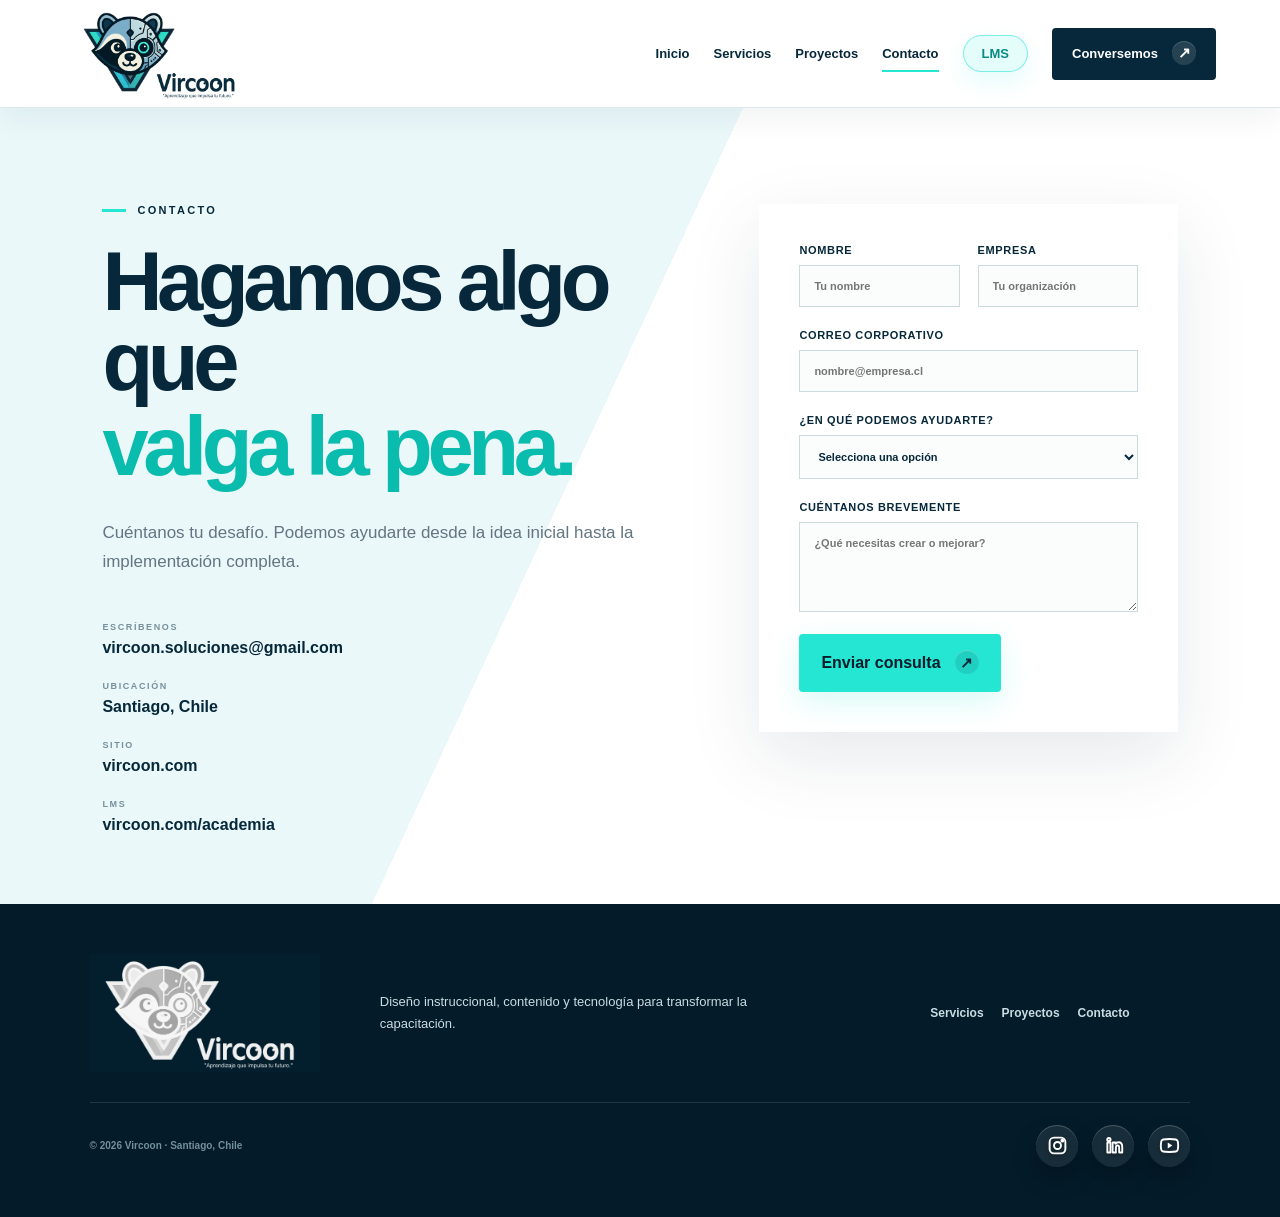
==== commit 94906577: "CommitEfectos" ====
--- a/contacto.html
+++ b/contacto.html
@@ -1 +1 @@
-<!doctype html><html lang="es"><head><meta charset="utf-8"><meta name="viewport" content="width=device-width,initial-scale=1"><title>Contacto | Vircoon</title><link rel="stylesheet" href="css/styles.css"><link rel="icon" href="images/vircoon-logo.png"></head><body><div class="site-wrap"><header class="site-header"><a href="index.html" class="brand"><img src="images/vircoon-logo.png" alt="Vircoon"></a><button class="menu-button" aria-expanded="false" aria-label="Abrir menú"><span></span><span></span></button><nav><a href="index.html">Inicio</a><a href="servicios.html">Servicios</a><a href="proyectos.html">Proyectos</a><a class="active" href="contacto.html">Contacto</a><a class="nav-lms" href="https://vircoon-lms-empresa.fazacom.chatgpt.site/login" target="_blank" rel="noopener">LMS</a><a class="nav-cta" href="contacto.html">Conversemos <span>↗</span></a></nav></header><main><section class="contact-layout"><div class="contact-intro"><p class="eyebrow"><span></span> CONTACTO</p><h1>Hagamos algo que valga la pena <em>aprender.</em></h1><p>Cuéntanos tu desafío. Podemos ayudarte desde la idea inicial hasta la implementación completa.</p><div class="contact-details"><div><small>ESCRÍBENOS</small><a href="mailto:vircoon.soluciones@gmail.com">vircoon.soluciones@gmail.com</a></div><div><small>UBICACIÓN</small><span>Santiago, Chile</span></div><div><small>SITIO</small><a href="https://vircoon.com">vircoon.com</a></div><div><small>LMS</small><a href="https://vircoon.com/academia">vircoon.com/academia</a></div></div></div><form class="contact-form"><div class="form-row"><label>Nombre<input required name="nombre" placeholder="Tu nombre"></label><label>Empresa<input name="empresa" placeholder="Tu organización"></label></div><label>Correo corporativo<input required type="email" name="email" placeholder="nombre@empresa.cl"></label><label>¿En qué podemos ayudarte?<select name="tipo"><option value="">Selecciona una opción</option><option>Diseño instruccional</option><option>Contenidos y cápsulas</option><option>Evaluaciones y gamificación</option><option>Plugins o desarrollo</option><option>Proyecto integral</option></select></label><label>Cuéntanos brevemente<textarea required name="mensaje" rows="5" placeholder="¿Qué necesitas crear o mejorar?"></textarea></label><button class="button primary" type="submit">Enviar consulta <span>↗</span></button><p class="form-note" hidden>Abrimos tu aplicación de correo con el mensaje preparado.</p></form></section></main><footer><a href="index.html" class="footer-brand"><img src="images/vircoon-footer-logo.png" alt="Vircoon"></a><p>Diseño instruccional, contenido y tecnología para transformar la capacitación.</p><div><a href="servicios.html">Servicios</a><a href="proyectos.html">Proyectos</a><a href="contacto.html">Contacto</a></div><div class="footer-bottom"><small>© 2026 Vircoon · Santiago, Chile</small><div class="footer-social" aria-label="Redes sociales"><a class="social-link" href="#" aria-label="Instagram"><svg viewBox="0 0 24 24" aria-hidden="true"><rect x="3" y="3" width="18" height="18" rx="5"></rect><circle cx="12" cy="12" r="4"></circle><circle cx="17.5" cy="6.5" r="1.1"></circle></svg></a><a class="social-link" href="#" aria-label="LinkedIn"><svg viewBox="0 0 24 24" aria-hidden="true"><path d="M4.98 8.5H8.5V20H4.98z"></path><circle cx="6.74" cy="5.25" r="1.9"></circle><path d="M11 8.5h3.35v1.57c.5-.92 1.73-1.82 3.55-1.82 3.8 0 4.1 2.5 4.1 5.75V20h-3.52v-5.3c0-1.26-.03-2.88-1.76-2.88-1.76 0-2.03 1.37-2.03 2.8V20H11z"></path></svg></a><a class="social-link" href="#" aria-label="YouTube"><svg viewBox="0 0 24 24" aria-hidden="true"><path d="M21.4 7.2a3 3 0 0 0-2.1-2.1C17.45 4.6 12 4.6 12 4.6s-5.45 0-7.3.5a3 3 0 0 0-2.1 2.1A31.2 31.2 0 0 0 2.1 12c0 1.62.17 3.23.5 4.8a3 3 0 0 0 2.1 2.1c1.85.5 7.3.5 7.3.5s5.45 0 7.3-.5a3 3 0 0 0 2.1-2.1c.33-1.57.5-3.18.5-4.8 0-1.62-.17-3.23-.5-4.8Z"></path><path d="m10 15.3 5.2-3.3L10 8.7z" class="social-play"></path></svg></a></div></div></footer></div><script src="js/script.js"></script></body></html>
+<!doctype html><html lang="es"><head><meta charset="utf-8"><meta name="viewport" content="width=device-width,initial-scale=1"><title>Contacto | Vircoon</title><link rel="stylesheet" href="css/styles.css"><link rel="icon" href="images/vircoon-logo.png"></head><body><div class="site-wrap"><header class="site-header"><a href="index.html" class="brand"><img src="images/vircoon-logo.png" alt="Vircoon"></a><button class="menu-button" aria-expanded="false" aria-label="Abrir menú"><span></span><span></span></button><nav><a href="index.html">Inicio</a><a href="servicios.html">Servicios</a><a href="proyectos.html">Proyectos</a><a class="active" href="contacto.html">Contacto</a><a class="nav-lms" href="https://vircoon-lms-empresa.fazacom.chatgpt.site/login" target="_blank" rel="noopener">LMS</a><a class="nav-cta" href="contacto.html">Conversemos <span class="button-icon" aria-hidden="true">&#8599;</span></a></nav></header><main><section class="contact-layout"><div class="contact-intro reveal"><p class="eyebrow"><span></span> CONTACTO</p><h1>Hagamos algo que<br><em><span class="rotating-word" aria-live="polite" data-words="valga la pena.|deje huella.|inspire a otros.|genere impacto."><span class="rotating-word-current">valga la pena.</span></span></em></h1><p>Cuéntanos tu desafío. Podemos ayudarte desde la idea inicial hasta la implementación completa.</p><div class="contact-details"><div><small>ESCRÍBENOS</small><a href="mailto:vircoon.soluciones@gmail.com">vircoon.soluciones@gmail.com</a></div><div><small>UBICACIÓN</small><span>Santiago, Chile</span></div><div><small>SITIO</small><a href="https://vircoon.com">vircoon.com</a></div><div><small>LMS</small><a href="https://vircoon.com/academia">vircoon.com/academia</a></div></div></div><form class="contact-form reveal delay"><div class="form-row"><label>Nombre<input required name="nombre" placeholder="Tu nombre"></label><label>Empresa<input name="empresa" placeholder="Tu organización"></label></div><label>Correo corporativo<input required type="email" name="email" placeholder="nombre@empresa.cl"></label><label>¿En qué podemos ayudarte?<select name="tipo"><option value="">Selecciona una opción</option><option>Diseño instruccional</option><option>Contenidos y cápsulas</option><option>Evaluaciones y gamificación</option><option>Plugins o desarrollo</option><option>Proyecto integral</option></select></label><label>Cuéntanos brevemente<textarea required name="mensaje" rows="5" placeholder="¿Qué necesitas crear o mejorar?"></textarea></label><button class="button primary" type="submit">Enviar consulta <span class="button-icon" aria-hidden="true">&#8599;</span></button><p class="form-note" hidden>Abrimos tu aplicación de correo con el mensaje preparado.</p></form></section></main><footer><a href="index.html" class="footer-brand"><img src="images/vircoon-footer-logo.png" alt="Vircoon"></a><p>Diseño instruccional, contenido y tecnología para transformar la capacitación.</p><div><a href="servicios.html">Servicios</a><a href="proyectos.html">Proyectos</a><a href="contacto.html">Contacto</a></div><div class="footer-bottom"><small>© 2026 Vircoon · Santiago, Chile</small><div class="footer-social" aria-label="Redes sociales"><a class="social-link" href="#" aria-label="Instagram"><svg viewBox="0 0 24 24" aria-hidden="true"><rect x="3" y="3" width="18" height="18" rx="5"></rect><circle cx="12" cy="12" r="4"></circle><circle cx="17.5" cy="6.5" r="1.1"></circle></svg></a><a class="social-link" href="#" aria-label="LinkedIn"><svg viewBox="0 0 24 24" aria-hidden="true"><path d="M4.98 8.5H8.5V20H4.98z"></path><circle cx="6.74" cy="5.25" r="1.9"></circle><path d="M11 8.5h3.35v1.57c.5-.92 1.73-1.82 3.55-1.82 3.8 0 4.1 2.5 4.1 5.75V20h-3.52v-5.3c0-1.26-.03-2.88-1.76-2.88-1.76 0-2.03 1.37-2.03 2.8V20H11z"></path></svg></a><a class="social-link" href="#" aria-label="YouTube"><svg viewBox="0 0 24 24" aria-hidden="true"><path d="M21.4 7.2a3 3 0 0 0-2.1-2.1C17.45 4.6 12 4.6 12 4.6s-5.45 0-7.3.5a3 3 0 0 0-2.1 2.1A31.2 31.2 0 0 0 2.1 12c0 1.62.17 3.23.5 4.8a3 3 0 0 0 2.1 2.1c1.85.5 7.3.5 7.3.5s5.45 0 7.3-.5a3 3 0 0 0 2.1-2.1c.33-1.57.5-3.18.5-4.8 0-1.62-.17-3.23-.5-4.8Z"></path><path d="m10 15.3 5.2-3.3L10 8.7z" class="social-play"></path></svg></a></div></div></footer></div><script src="js/script.js"></script></body></html>
--- a/css/styles.css
+++ b/css/styles.css
@@ -65,3 +65,45 @@
 /* Redes sociales del footer */
 .footer-bottom{grid-column:1/-1;border-top:1px solid rgba(255,255,255,.12);padding-top:22px;display:flex;align-items:center;justify-content:space-between;gap:22px}.footer-bottom small{border-top:0;padding-top:0;color:#73909c}.footer-social{display:flex;align-items:center;justify-content:flex-end;gap:14px}.footer-social .social-link{width:42px;height:42px;border-radius:50%;display:grid;place-items:center;color:white;background:rgba(255,255,255,.08);box-shadow:inset 0 1px 0 rgba(255,255,255,.22),0 12px 24px rgba(0,0,0,.22);transition:transform .2s ease,background .2s ease,box-shadow .2s ease}.footer-social .social-link:hover{transform:translateY(-2px);background:rgba(36,230,211,.18);box-shadow:inset 0 1px 0 rgba(255,255,255,.32),0 16px 30px rgba(0,0,0,.28)}.footer-social svg{width:21px;height:21px;fill:none;stroke:currentColor;stroke-width:1.9;stroke-linecap:round;stroke-linejoin:round;filter:drop-shadow(0 2px 2px rgba(0,0,0,.35))}.footer-social svg path,.footer-social svg rect,.footer-social svg circle{vector-effect:non-scaling-stroke}.footer-social .social-play{fill:currentColor;stroke:none}@media(max-width:560px){.footer-bottom{align-items:flex-start;flex-direction:column}.footer-social{justify-content:flex-start}}
 @media(max-width:900px){.site-wrap{padding-top:94px}}
+
+.page-hero .rotating-word{min-width:0}
+@media(max-width:560px){.page-hero .rotating-word{min-width:0;width:100%}}
+
+/* Rotacion en dos lineas para heroes internos */
+.page-hero .rotating-word-wrap{width:min(100%,7.8em);height:2.28em;line-height:1.02;vertical-align:-.18em}.page-hero .rotating-word-wrap .rotating-word-current,.page-hero .rotating-word-wrap .rotating-word-next,.page-hero .rotating-word-wrap .rotating-word-sizer{white-space:normal;line-height:1.02}.page-hero .rotating-word-wrap .rotating-word-current,.page-hero .rotating-word-wrap .rotating-word-next{width:100%}@media(max-width:560px){.page-hero .rotating-word-wrap{width:100%;height:2.45em}}
+
+/* Alineacion de heroes y CTA rotatorio */
+.hero,.page-hero.page-hero-visual,.contact-layout{min-height:calc(100vh - 108px)}
+.hero-copy{justify-content:flex-start;padding-top:96px}
+.page-hero.page-hero-visual{align-items:start;padding-top:96px;padding-bottom:60px}
+.contact-layout{align-items:start;padding-top:96px;padding-bottom:70px}
+.contact-intro h1{font-size:clamp(52px,6.5vw,88px);line-height:.96;letter-spacing:-.065em}
+.contact-intro .rotating-word{min-width:5.95em}
+@media(max-width:900px){.hero,.page-hero.page-hero-visual,.contact-layout{min-height:auto}.hero-copy,.page-hero.page-hero-visual,.contact-layout{padding-top:70px}.page-hero.page-hero-visual{padding-bottom:0}.contact-layout{padding-bottom:60px}}
+@media(max-width:560px){.contact-intro h1{font-size:48px}.contact-intro .rotating-word{min-width:0;width:100%}}
+
+
+/* Header consistente entre paginas */
+.site-header{height:108px;min-height:108px;max-height:108px;background:#fff}
+.site-wrap{padding-top:108px}
+@media(max-width:900px){.site-header{height:94px;min-height:94px;max-height:94px}.site-wrap{padding-top:94px}}
+
+
+/* Botones con icono estable */
+.button,.nav-cta{gap:14px;white-space:nowrap}
+.button .button-icon,.nav-cta .button-icon{width:24px;height:24px;border-radius:50%;display:inline-grid;place-items:center;flex:0 0 24px;font-size:15px;line-height:1;font-weight:900;transform:translateY(-1px)}
+.nav-cta .button-icon{background:rgba(255,255,255,.12);color:#fff;box-shadow:inset 0 1px 0 rgba(255,255,255,.18)}
+.button.primary .button-icon{background:rgba(6,40,58,.12);color:var(--ink);box-shadow:inset 0 1px 0 rgba(255,255,255,.25)}
+.button.primary:hover .button-icon,.nav-cta:hover .button-icon{transform:translate(2px,-3px)}
+
+
+/* Carrusel de etapas en Inicio */
+.trust-strip{overflow:hidden}
+.trust-strip .trust-carousel{display:block;gap:0;width:min(62vw,900px);overflow:hidden;position:relative;flex:0 1 900px;color:#84949b;font-size:11px;letter-spacing:.13em;font-weight:900}
+.trust-strip .trust-carousel-track{display:flex;width:100%;gap:0;transition:transform .7s cubic-bezier(.65,0,.35,1);will-change:transform}
+.trust-strip .trust-carousel-track.is-resetting{transition:none}
+.trust-strip .trust-carousel span{flex:0 0 33.333%;text-align:center;white-space:nowrap}
+.trust-strip .trust-carousel strong{font-size:1.45em;font-weight:950;color:var(--ink);letter-spacing:.02em;vertical-align:-.04em}
+@media(max-width:900px){.trust-strip{align-items:flex-start}.trust-strip .trust-carousel{width:100%;flex-basis:auto}}
+@media(max-width:560px){.trust-strip .trust-carousel{font-size:10px}}
+@media(prefers-reduced-motion:reduce){.trust-strip .trust-carousel-track{transition:none;transform:none!important;flex-wrap:wrap;gap:18px}.trust-strip .trust-carousel{overflow:visible}.trust-strip .trust-carousel span[aria-hidden="true"]{display:none}.trust-strip .trust-carousel span{flex:0 0 auto;text-align:left}}
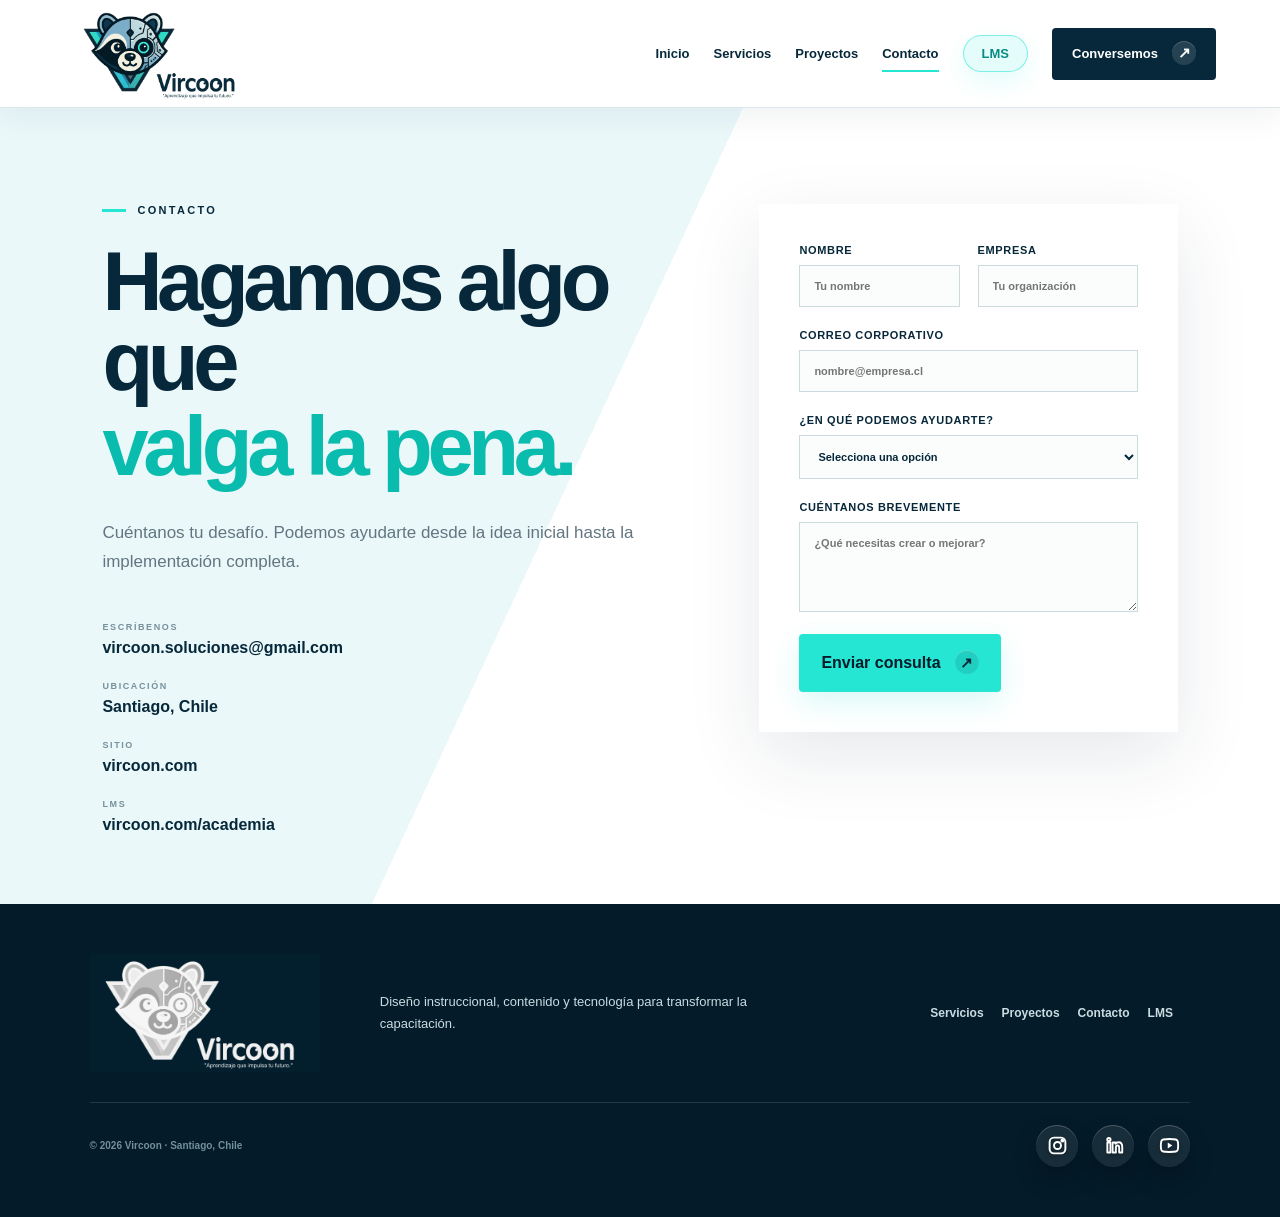
==== commit e1f01433: "CommitVideoBrachArreglos" ====
--- a/contacto.html
+++ b/contacto.html
@@ -1 +1 @@
-<!doctype html><html lang="es"><head><meta charset="utf-8"><meta name="viewport" content="width=device-width,initial-scale=1"><title>Contacto | Vircoon</title><link rel="stylesheet" href="css/styles.css"><link rel="icon" href="images/vircoon-logo.png"></head><body><div class="site-wrap"><header class="site-header"><a href="index.html" class="brand"><img src="images/vircoon-logo.png" alt="Vircoon"></a><button class="menu-button" aria-expanded="false" aria-label="Abrir menú"><span></span><span></span></button><nav><a href="index.html">Inicio</a><a href="servicios.html">Servicios</a><a href="proyectos.html">Proyectos</a><a class="active" href="contacto.html">Contacto</a><a class="nav-lms" href="https://vircoon-lms-empresa.fazacom.chatgpt.site/login" target="_blank" rel="noopener">LMS</a><a class="nav-cta" href="contacto.html">Conversemos <span class="button-icon" aria-hidden="true">&#8599;</span></a></nav></header><main><section class="contact-layout"><div class="contact-intro reveal"><p class="eyebrow"><span></span> CONTACTO</p><h1>Hagamos algo que<br><em><span class="rotating-word" aria-live="polite" data-words="valga la pena.|deje huella.|inspire a otros.|genere impacto."><span class="rotating-word-current">valga la pena.</span></span></em></h1><p>Cuéntanos tu desafío. Podemos ayudarte desde la idea inicial hasta la implementación completa.</p><div class="contact-details"><div><small>ESCRÍBENOS</small><a href="mailto:vircoon.soluciones@gmail.com">vircoon.soluciones@gmail.com</a></div><div><small>UBICACIÓN</small><span>Santiago, Chile</span></div><div><small>SITIO</small><a href="https://vircoon.com">vircoon.com</a></div><div><small>LMS</small><a href="https://vircoon.com/academia">vircoon.com/academia</a></div></div></div><form class="contact-form reveal delay"><div class="form-row"><label>Nombre<input required name="nombre" placeholder="Tu nombre"></label><label>Empresa<input name="empresa" placeholder="Tu organización"></label></div><label>Correo corporativo<input required type="email" name="email" placeholder="nombre@empresa.cl"></label><label>¿En qué podemos ayudarte?<select name="tipo"><option value="">Selecciona una opción</option><option>Diseño instruccional</option><option>Contenidos y cápsulas</option><option>Evaluaciones y gamificación</option><option>Plugins o desarrollo</option><option>Proyecto integral</option></select></label><label>Cuéntanos brevemente<textarea required name="mensaje" rows="5" placeholder="¿Qué necesitas crear o mejorar?"></textarea></label><button class="button primary" type="submit">Enviar consulta <span class="button-icon" aria-hidden="true">&#8599;</span></button><p class="form-note" hidden>Abrimos tu aplicación de correo con el mensaje preparado.</p></form></section></main><footer><a href="index.html" class="footer-brand"><img src="images/vircoon-footer-logo.png" alt="Vircoon"></a><p>Diseño instruccional, contenido y tecnología para transformar la capacitación.</p><div><a href="servicios.html">Servicios</a><a href="proyectos.html">Proyectos</a><a href="contacto.html">Contacto</a></div><div class="footer-bottom"><small>© 2026 Vircoon · Santiago, Chile</small><div class="footer-social" aria-label="Redes sociales"><a class="social-link" href="#" aria-label="Instagram"><svg viewBox="0 0 24 24" aria-hidden="true"><rect x="3" y="3" width="18" height="18" rx="5"></rect><circle cx="12" cy="12" r="4"></circle><circle cx="17.5" cy="6.5" r="1.1"></circle></svg></a><a class="social-link" href="#" aria-label="LinkedIn"><svg viewBox="0 0 24 24" aria-hidden="true"><path d="M4.98 8.5H8.5V20H4.98z"></path><circle cx="6.74" cy="5.25" r="1.9"></circle><path d="M11 8.5h3.35v1.57c.5-.92 1.73-1.82 3.55-1.82 3.8 0 4.1 2.5 4.1 5.75V20h-3.52v-5.3c0-1.26-.03-2.88-1.76-2.88-1.76 0-2.03 1.37-2.03 2.8V20H11z"></path></svg></a><a class="social-link" href="#" aria-label="YouTube"><svg viewBox="0 0 24 24" aria-hidden="true"><path d="M21.4 7.2a3 3 0 0 0-2.1-2.1C17.45 4.6 12 4.6 12 4.6s-5.45 0-7.3.5a3 3 0 0 0-2.1 2.1A31.2 31.2 0 0 0 2.1 12c0 1.62.17 3.23.5 4.8a3 3 0 0 0 2.1 2.1c1.85.5 7.3.5 7.3.5s5.45 0 7.3-.5a3 3 0 0 0 2.1-2.1c.33-1.57.5-3.18.5-4.8 0-1.62-.17-3.23-.5-4.8Z"></path><path d="m10 15.3 5.2-3.3L10 8.7z" class="social-play"></path></svg></a></div></div></footer></div><script src="js/script.js"></script></body></html>
+<!doctype html><html lang="es"><head><meta charset="utf-8"><meta name="viewport" content="width=device-width,initial-scale=1"><title>Contacto | Vircoon</title><link rel="stylesheet" href="css/styles.css"><link rel="icon" href="images/vircoon-logo.png"></head><body><div class="site-wrap"><header class="site-header"><a href="index.html" class="brand"><img src="images/vircoon-logo.png" alt="Vircoon"></a><button class="menu-button" aria-expanded="false" aria-label="Abrir menú"><span></span><span></span></button><nav><a href="index.html">Inicio</a><a href="servicios.html">Servicios</a><a href="proyectos.html">Proyectos</a><a class="active" href="contacto.html">Contacto</a><a class="nav-lms" href="https://vircoon-lms-empresa.fazacom.chatgpt.site/login" target="_blank" rel="noopener">LMS</a><a class="nav-cta" href="contacto.html">Conversemos <span class="button-icon" aria-hidden="true">&#8599;</span></a></nav></header><main><section class="contact-layout"><div class="contact-intro reveal"><p class="eyebrow"><span></span> CONTACTO</p><h1>Hagamos algo que<br><em><span class="rotating-word" aria-live="polite" data-words="valga la pena.|deje huella.|inspire a otros.|genere impacto."><span class="rotating-word-current">valga la pena.</span></span></em></h1><p>Cuéntanos tu desafío. Podemos ayudarte desde la idea inicial hasta la implementación completa.</p><div class="contact-details"><div><small>ESCRÍBENOS</small><a href="mailto:vircoon.soluciones@gmail.com">vircoon.soluciones@gmail.com</a></div><div><small>UBICACIÓN</small><span>Santiago, Chile</span></div><div><small>SITIO</small><a href="https://vircoon.com">vircoon.com</a></div><div><small>LMS</small><a href="https://vircoon.com/academia">vircoon.com/academia</a></div></div></div><form class="contact-form reveal delay"><div class="form-row"><label>Nombre<input required name="nombre" placeholder="Tu nombre"></label><label>Empresa<input name="empresa" placeholder="Tu organización"></label></div><label>Correo corporativo<input required type="email" name="email" placeholder="nombre@empresa.cl"></label><label>¿En qué podemos ayudarte?<select name="tipo"><option value="">Selecciona una opción</option><option>Diseño instruccional</option><option>Contenidos y cápsulas</option><option>Evaluaciones y gamificación</option><option>Plugins o desarrollo</option><option>Proyecto integral</option></select></label><label>Cuéntanos brevemente<textarea required name="mensaje" rows="5" placeholder="¿Qué necesitas crear o mejorar?"></textarea></label><button class="button primary" type="submit">Enviar consulta <span class="button-icon" aria-hidden="true">&#8599;</span></button><p class="form-note" hidden>Abrimos tu aplicación de correo con el mensaje preparado.</p></form></section></main><footer><a href="index.html" class="footer-brand"><img src="images/vircoon-footer-logo.png" alt="Vircoon"></a><p>Diseño instruccional, contenido y tecnología para transformar la capacitación.</p><div><a href="servicios.html">Servicios</a><a href="proyectos.html">Proyectos</a><a href="contacto.html">Contacto</a><a href="https://vircoon.com/academia" target="_blank" rel="noopener">LMS</a></div><div class="footer-bottom"><small>© 2026 Vircoon · Santiago, Chile</small><div class="footer-social" aria-label="Redes sociales"><a class="social-link" href="#" aria-label="Instagram"><svg viewBox="0 0 24 24" aria-hidden="true"><rect x="3" y="3" width="18" height="18" rx="5"></rect><circle cx="12" cy="12" r="4"></circle><circle cx="17.5" cy="6.5" r="1.1"></circle></svg></a><a class="social-link" href="#" aria-label="LinkedIn"><svg viewBox="0 0 24 24" aria-hidden="true"><path d="M4.98 8.5H8.5V20H4.98z"></path><circle cx="6.74" cy="5.25" r="1.9"></circle><path d="M11 8.5h3.35v1.57c.5-.92 1.73-1.82 3.55-1.82 3.8 0 4.1 2.5 4.1 5.75V20h-3.52v-5.3c0-1.26-.03-2.88-1.76-2.88-1.76 0-2.03 1.37-2.03 2.8V20H11z"></path></svg></a><a class="social-link" href="#" aria-label="YouTube"><svg viewBox="0 0 24 24" aria-hidden="true"><path d="M21.4 7.2a3 3 0 0 0-2.1-2.1C17.45 4.6 12 4.6 12 4.6s-5.45 0-7.3.5a3 3 0 0 0-2.1 2.1A31.2 31.2 0 0 0 2.1 12c0 1.62.17 3.23.5 4.8a3 3 0 0 0 2.1 2.1c1.85.5 7.3.5 7.3.5s5.45 0 7.3-.5a3 3 0 0 0 2.1-2.1c.33-1.57.5-3.18.5-4.8 0-1.62-.17-3.23-.5-4.8Z"></path><path d="m10 15.3 5.2-3.3L10 8.7z" class="social-play"></path></svg></a></div></div></footer></div><script src="js/script.js"></script></body></html>
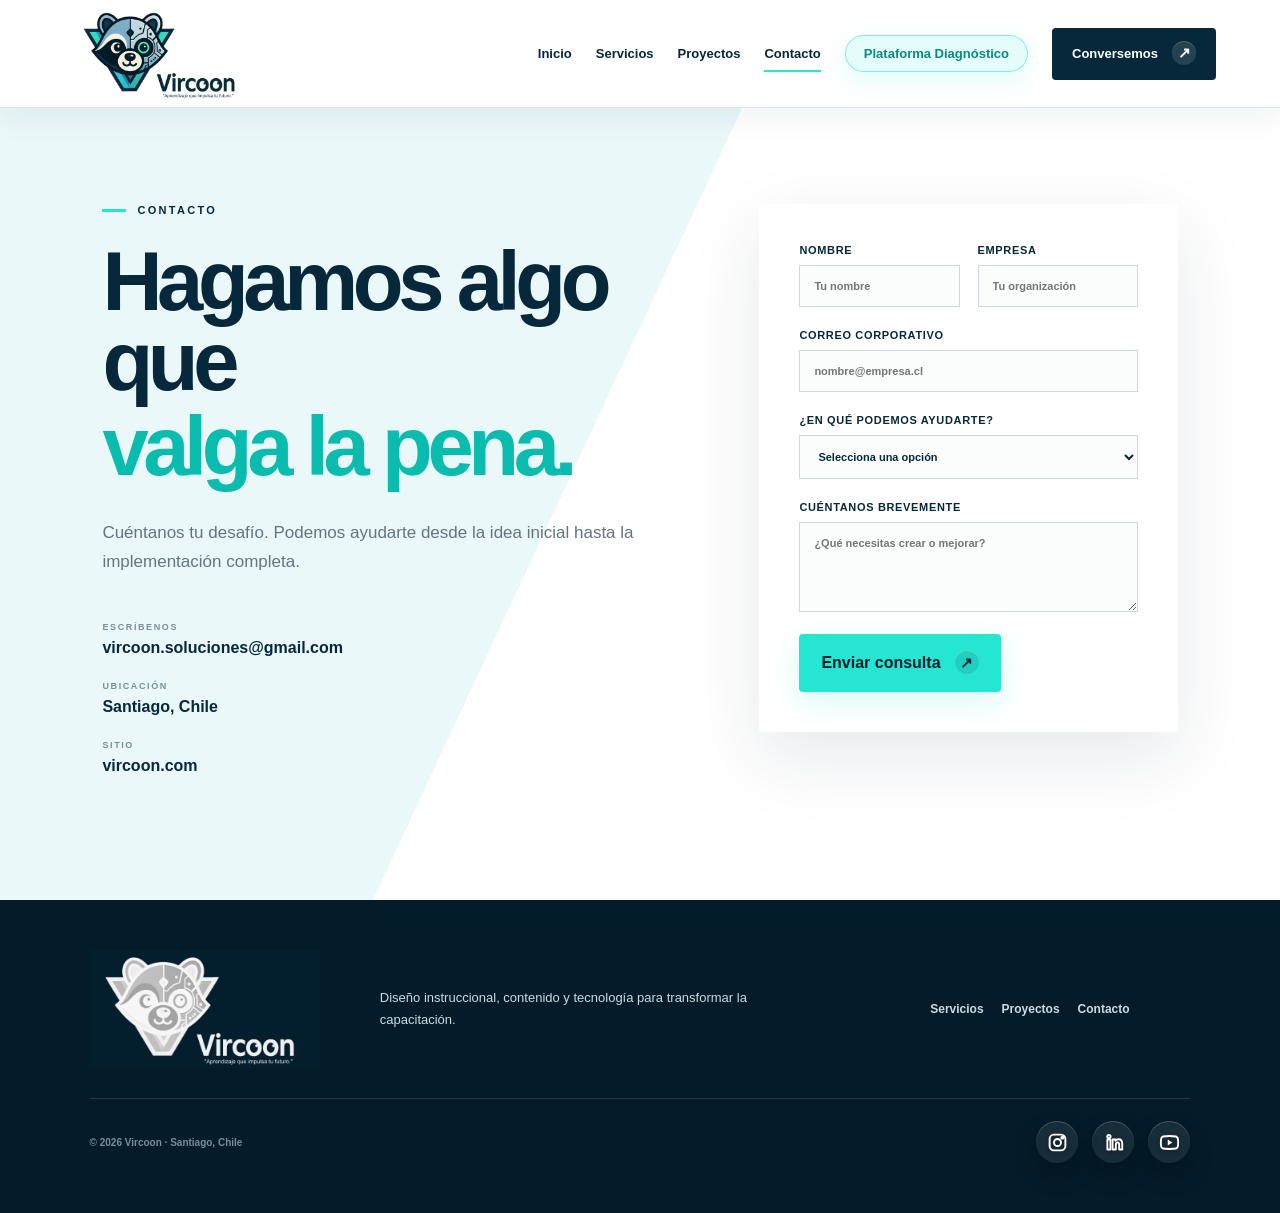
==== commit 6584571e: "Commit_Diagnostico" ====
--- a/contacto.html
+++ b/contacto.html
@@ -1 +1 @@
-<!doctype html><html lang="es"><head><meta charset="utf-8"><meta name="viewport" content="width=device-width,initial-scale=1"><title>Contacto | Vircoon</title><link rel="stylesheet" href="css/styles.css"><link rel="icon" href="images/vircoon-logo.png"></head><body><div class="site-wrap"><header class="site-header"><a href="index.html" class="brand"><img src="images/vircoon-logo.png" alt="Vircoon"></a><button class="menu-button" aria-expanded="false" aria-label="Abrir menú"><span></span><span></span></button><nav><a href="index.html">Inicio</a><a href="servicios.html">Servicios</a><a href="proyectos.html">Proyectos</a><a class="active" href="contacto.html">Contacto</a><a class="nav-lms" href="https://vircoon-lms-empresa.fazacom.chatgpt.site/login" target="_blank" rel="noopener">LMS</a><a class="nav-cta" href="contacto.html">Conversemos <span class="button-icon" aria-hidden="true">&#8599;</span></a></nav></header><main><section class="contact-layout"><div class="contact-intro reveal"><p class="eyebrow"><span></span> CONTACTO</p><h1>Hagamos algo que<br><em><span class="rotating-word" aria-live="polite" data-words="valga la pena.|deje huella.|inspire a otros.|genere impacto."><span class="rotating-word-current">valga la pena.</span></span></em></h1><p>Cuéntanos tu desafío. Podemos ayudarte desde la idea inicial hasta la implementación completa.</p><div class="contact-details"><div><small>ESCRÍBENOS</small><a href="mailto:vircoon.soluciones@gmail.com">vircoon.soluciones@gmail.com</a></div><div><small>UBICACIÓN</small><span>Santiago, Chile</span></div><div><small>SITIO</small><a href="https://vircoon.com">vircoon.com</a></div><div><small>LMS</small><a href="https://vircoon.com/academia">vircoon.com/academia</a></div></div></div><form class="contact-form reveal delay"><div class="form-row"><label>Nombre<input required name="nombre" placeholder="Tu nombre"></label><label>Empresa<input name="empresa" placeholder="Tu organización"></label></div><label>Correo corporativo<input required type="email" name="email" placeholder="nombre@empresa.cl"></label><label>¿En qué podemos ayudarte?<select name="tipo"><option value="">Selecciona una opción</option><option>Diseño instruccional</option><option>Contenidos y cápsulas</option><option>Evaluaciones y gamificación</option><option>Plugins o desarrollo</option><option>Proyecto integral</option></select></label><label>Cuéntanos brevemente<textarea required name="mensaje" rows="5" placeholder="¿Qué necesitas crear o mejorar?"></textarea></label><button class="button primary" type="submit">Enviar consulta <span class="button-icon" aria-hidden="true">&#8599;</span></button><p class="form-note" hidden>Abrimos tu aplicación de correo con el mensaje preparado.</p></form></section></main><footer><a href="index.html" class="footer-brand"><img src="images/vircoon-footer-logo.png" alt="Vircoon"></a><p>Diseño instruccional, contenido y tecnología para transformar la capacitación.</p><div><a href="servicios.html">Servicios</a><a href="proyectos.html">Proyectos</a><a href="contacto.html">Contacto</a><a href="https://vircoon.com/academia" target="_blank" rel="noopener">LMS</a></div><div class="footer-bottom"><small>© 2026 Vircoon · Santiago, Chile</small><div class="footer-social" aria-label="Redes sociales"><a class="social-link" href="#" aria-label="Instagram"><svg viewBox="0 0 24 24" aria-hidden="true"><rect x="3" y="3" width="18" height="18" rx="5"></rect><circle cx="12" cy="12" r="4"></circle><circle cx="17.5" cy="6.5" r="1.1"></circle></svg></a><a class="social-link" href="#" aria-label="LinkedIn"><svg viewBox="0 0 24 24" aria-hidden="true"><path d="M4.98 8.5H8.5V20H4.98z"></path><circle cx="6.74" cy="5.25" r="1.9"></circle><path d="M11 8.5h3.35v1.57c.5-.92 1.73-1.82 3.55-1.82 3.8 0 4.1 2.5 4.1 5.75V20h-3.52v-5.3c0-1.26-.03-2.88-1.76-2.88-1.76 0-2.03 1.37-2.03 2.8V20H11z"></path></svg></a><a class="social-link" href="#" aria-label="YouTube"><svg viewBox="0 0 24 24" aria-hidden="true"><path d="M21.4 7.2a3 3 0 0 0-2.1-2.1C17.45 4.6 12 4.6 12 4.6s-5.45 0-7.3.5a3 3 0 0 0-2.1 2.1A31.2 31.2 0 0 0 2.1 12c0 1.62.17 3.23.5 4.8a3 3 0 0 0 2.1 2.1c1.85.5 7.3.5 7.3.5s5.45 0 7.3-.5a3 3 0 0 0 2.1-2.1c.33-1.57.5-3.18.5-4.8 0-1.62-.17-3.23-.5-4.8Z"></path><path d="m10 15.3 5.2-3.3L10 8.7z" class="social-play"></path></svg></a></div></div></footer></div><script src="js/script.js"></script></body></html>
+<!doctype html><html lang="es"><head><meta charset="utf-8"><meta name="viewport" content="width=device-width,initial-scale=1"><title>Contacto | Vircoon</title><link rel="stylesheet" href="css/styles.css"><link rel="icon" href="images/vircoon-logo.png"></head><body><div class="site-wrap"><header class="site-header"><a href="index.html" class="brand"><img src="images/vircoon-logo.png" alt="Vircoon"></a><button class="menu-button" aria-expanded="false" aria-label="Abrir menú"><span></span><span></span></button><nav><a href="index.html">Inicio</a><a href="servicios.html">Servicios</a><a href="proyectos.html">Proyectos</a><a class="active" href="contacto.html">Contacto</a><a class="nav-lms" href="diagnostico-web/index_d.html" target="_blank" rel="noopener">Plataforma Diagnóstico</a><a class="nav-cta" href="contacto.html">Conversemos <span class="button-icon" aria-hidden="true">&#8599;</span></a></nav></header><main><section class="contact-layout"><div class="contact-intro reveal"><p class="eyebrow"><span></span> CONTACTO</p><h1>Hagamos algo que<br><em><span class="rotating-word" aria-live="polite" data-words="valga la pena.|deje huella.|inspire a otros.|genere impacto."><span class="rotating-word-current">valga la pena.</span></span></em></h1><p>Cuéntanos tu desafío. Podemos ayudarte desde la idea inicial hasta la implementación completa.</p><div class="contact-details"><div><small>ESCRÍBENOS</small><a href="mailto:vircoon.soluciones@gmail.com">vircoon.soluciones@gmail.com</a></div><div><small>UBICACIÓN</small><span>Santiago, Chile</span></div><div><small>SITIO</small><a href="https://vircoon.com">vircoon.com</a></div><div><small>LMS</small><a href="https://vircoon.com/academia">vircoon.com/academia</a></div></div></div><form class="contact-form reveal delay"><div class="form-row"><label>Nombre<input required name="nombre" placeholder="Tu nombre"></label><label>Empresa<input name="empresa" placeholder="Tu organización"></label></div><label>Correo corporativo<input required type="email" name="email" placeholder="nombre@empresa.cl"></label><label>¿En qué podemos ayudarte?<select name="tipo"><option value="">Selecciona una opción</option><option>Diseño instruccional</option><option>Contenidos y cápsulas</option><option>Evaluaciones y gamificación</option><option>Plugins o desarrollo</option><option>Proyecto integral</option></select></label><label>Cuéntanos brevemente<textarea required name="mensaje" rows="5" placeholder="¿Qué necesitas crear o mejorar?"></textarea></label><button class="button primary" type="submit">Enviar consulta <span class="button-icon" aria-hidden="true">&#8599;</span></button><p class="form-note" hidden>Abrimos tu aplicación de correo con el mensaje preparado.</p></form></section></main><footer><a href="index.html" class="footer-brand"><img src="images/vircoon-footer-logo.png" alt="Vircoon"></a><p>Diseño instruccional, contenido y tecnología para transformar la capacitación.</p><div><a href="servicios.html">Servicios</a><a href="proyectos.html">Proyectos</a><a href="contacto.html">Contacto</a><a href="https://vircoon.com/academia" target="_blank" rel="noopener">LMS</a></div><div class="footer-bottom"><small>© 2026 Vircoon · Santiago, Chile</small><div class="footer-social" aria-label="Redes sociales"><a class="social-link" href="#" aria-label="Instagram"><svg viewBox="0 0 24 24" aria-hidden="true"><rect x="3" y="3" width="18" height="18" rx="5"></rect><circle cx="12" cy="12" r="4"></circle><circle cx="17.5" cy="6.5" r="1.1"></circle></svg></a><a class="social-link" href="#" aria-label="LinkedIn"><svg viewBox="0 0 24 24" aria-hidden="true"><path d="M4.98 8.5H8.5V20H4.98z"></path><circle cx="6.74" cy="5.25" r="1.9"></circle><path d="M11 8.5h3.35v1.57c.5-.92 1.73-1.82 3.55-1.82 3.8 0 4.1 2.5 4.1 5.75V20h-3.52v-5.3c0-1.26-.03-2.88-1.76-2.88-1.76 0-2.03 1.37-2.03 2.8V20H11z"></path></svg></a><a class="social-link" href="#" aria-label="YouTube"><svg viewBox="0 0 24 24" aria-hidden="true"><path d="M21.4 7.2a3 3 0 0 0-2.1-2.1C17.45 4.6 12 4.6 12 4.6s-5.45 0-7.3.5a3 3 0 0 0-2.1 2.1A31.2 31.2 0 0 0 2.1 12c0 1.62.17 3.23.5 4.8a3 3 0 0 0 2.1 2.1c1.85.5 7.3.5 7.3.5s5.45 0 7.3-.5a3 3 0 0 0 2.1-2.1c.33-1.57.5-3.18.5-4.8 0-1.62-.17-3.23-.5-4.8Z"></path><path d="m10 15.3 5.2-3.3L10 8.7z" class="social-play"></path></svg></a></div></div></footer></div><script src="js/script.js"></script></body></html>
--- a/css/styles.css
+++ b/css/styles.css
@@ -4,7 +4,7 @@
 .page-hero{padding:90px clamp(25px,9vw,145px);background:linear-gradient(115deg,#fff 50%,var(--ice));min-height:480px;display:flex;flex-direction:column;justify-content:center}.page-hero h1{font-size:clamp(52px,6.5vw,88px)}.page-hero>p:last-child,.page-hero-copy>p:last-child{max-width:650px;color:var(--muted);font-size:18px;line-height:1.65;margin-top:25px}.page-hero.page-hero-visual{display:grid;grid-template-columns:minmax(0,1.05fr) minmax(320px,.95fr);align-items:center;gap:clamp(34px,6vw,90px);padding-right:clamp(25px,6vw,95px)}.page-hero-image{align-self:stretch;min-height:590px;display:flex;align-items:flex-end;justify-content:center;position:relative;overflow:visible}.page-hero-image:before{content:"";position:absolute;inset:7% 0 0;background:#eaf8fa;border-radius:46% 38% 18% 26% / 20% 24% 16% 18%;box-shadow:0 24px 60px rgba(6,40,58,.09)}.page-hero-image img{position:relative;z-index:1;width:clamp(790px,58vw,860px);min-width:790px;height:auto;max-width:none;max-height:none;object-fit:contain;object-position:bottom center;filter:drop-shadow(0 22px 24px rgba(6,40,58,.18))}.services-grid{padding:70px clamp(25px,7vw,110px);display:grid;grid-template-columns:repeat(3,1fr);gap:1px;background:var(--line)}.service-card{background:#fff;padding:38px;min-height:440px;position:relative}.service-card:hover{background:#f4fbfb}.service-number{position:absolute;right:30px;top:25px;font-size:55px;font-weight:900;color:#e6f1f2}.service-card>small,.project-copy>small{color:#08a99c;text-transform:uppercase;letter-spacing:.16em;font-weight:900}.service-card h2{font-size:29px;letter-spacing:-.04em;margin:45px 0 15px}.service-card p{color:var(--muted);line-height:1.6}.service-card ul{list-style:none;padding:20px 0 0;margin:20px 0 0;border-top:1px solid var(--line)}.service-card li{margin:11px 0;font-size:13px;font-weight:700}.service-card li span{color:#00bbaa;margin-right:10px}.process{background:var(--navy);color:#fff;padding:80px clamp(25px,7vw,110px);display:grid;grid-template-columns:1fr 1.4fr;gap:80px}.process ol{list-style:none;padding:0;margin:0;display:grid;grid-template-columns:1fr 1fr}.process li{border-top:1px solid rgba(255,255,255,.18);padding:25px 15px 25px 0;display:flex;gap:20px}.process li b{color:var(--aqua)}.process li span{display:flex;flex-direction:column;color:#91aab4;font-size:13px}.process li strong{color:white;font-size:18px;margin-bottom:7px}
 .project-list{padding:40px clamp(25px,7vw,110px) 80px}.project-row{display:grid;grid-template-columns:1fr 1fr;min-height:410px;border-bottom:1px solid var(--line);padding:38px 0;gap:70px;align-items:center}.project-row:nth-child(even) .project-visual{order:2}.project-visual{position:relative;overflow:hidden;background:var(--navy);display:grid;place-items:center;aspect-ratio:16/9;min-height:auto;border:10px solid #fff;border-radius:10px;box-shadow:0 24px 55px rgba(6,40,58,.18),0 0 0 1px rgba(6,40,58,.08)}.project-visual>span{position:absolute;left:25px;top:20px;color:white;font-size:12px;font-weight:900;z-index:2;text-shadow:0 2px 12px rgba(0,0,0,.45)}.project-video{position:absolute;inset:0;width:100%;height:100%;object-fit:contain;display:block;background:var(--navy);user-select:none;-webkit-user-drag:none}.project-visual:after{content:"";position:absolute;inset:0;background:linear-gradient(180deg,rgba(4,27,41,.28),rgba(4,27,41,.08));pointer-events:none;z-index:1}.v2{background:#18cdbc}.v3{background:#dff5f3}.v4{background:#0a4b60}.mock-ui{width:68%;height:60%;background:rgba(255,255,255,.95);border-radius:8px;padding:15px;box-shadow:0 30px 45px rgba(0,0,0,.22);transform:rotate(-3deg)}.mock-ui i{display:block;height:12%;background:#dcecef;margin-bottom:12px}.mock-ui i:nth-child(2){height:42%;background:linear-gradient(135deg,#07344b,#28d9ca)}.mock-ui i:nth-child(3){width:55%}.project-copy{display:flex;flex-direction:column;justify-content:center;align-items:flex-start}.project-copy h2{font-size:42px;letter-spacing:-.045em;margin:17px 0}.project-copy p{color:var(--muted);line-height:1.7;max-width:520px}.project-copy b{font-size:11px;letter-spacing:.08em;margin:16px 0 28px}.project-copy a{font-weight:900;border-bottom:2px solid var(--aqua);padding-bottom:7px}.video-band.small{min-height:400px}
 .contact-layout{min-height:720px;display:grid;grid-template-columns:.9fr 1.1fr;background:linear-gradient(115deg,var(--ice) 0 45%,#fff 45%);padding:80px clamp(25px,8vw,130px);gap:100px}.contact-intro h1{font-size:clamp(47px,5.5vw,74px)}.contact-intro>p:not(.eyebrow){color:var(--muted);font-size:17px;line-height:1.7}.contact-details{margin-top:45px;display:grid;gap:24px}.contact-details div{display:flex;flex-direction:column;gap:7px}.contact-details small{font-size:9px;letter-spacing:.18em;font-weight:900;color:#77909a}.contact-details a,.contact-details span{font-weight:800}.contact-form{background:white;padding:40px;box-shadow:0 25px 70px rgba(4,40,58,.1);display:flex;flex-direction:column;gap:22px}.form-row{display:grid;grid-template-columns:1fr 1fr;gap:18px}.contact-form label{font-size:11px;font-weight:900;letter-spacing:.06em;text-transform:uppercase}.contact-form input,.contact-form select,.contact-form textarea{display:block;width:100%;margin-top:9px;border:1px solid #cadadd;background:#fbfdfd;padding:14px;color:var(--ink);outline:none;text-transform:none;letter-spacing:normal}.contact-form input:focus,.contact-form select:focus,.contact-form textarea:focus{border-color:#09bcae;box-shadow:0 0 0 3px rgba(36,230,211,.12)}.contact-form textarea{resize:vertical}.contact-form .button{align-self:flex-start}.form-note{color:#087f77;font-size:12px;font-weight:700}
-@media(max-width:900px){.site-header{height:78px}.menu-button{display:block}.site-header nav{display:none;position:absolute;top:78px;left:0;right:0;background:white;padding:25px;box-shadow:0 25px 45px rgba(0,0,0,.12);flex-direction:column;align-items:stretch;gap:0}.site-header nav.open{display:flex}.site-header nav>a:not(.nav-cta):not(.nav-lms){padding:15px}.hero{grid-template-columns:1fr;padding:0;background:white}.hero-copy{padding:70px 25px}.hero-stage{min-height:470px}.page-hero.page-hero-visual{grid-template-columns:1fr;padding:70px 25px 0}.page-hero-image{min-height:500px;margin-top:10px;overflow:hidden}.page-hero-image img{width:min(118vw,680px);min-width:520px;max-height:none}.trust-strip,.section-heading,.cta-panel{align-items:flex-start;flex-direction:column}.trust-strip div{flex-wrap:wrap}.capability-grid,.services-grid{grid-template-columns:1fr}.capability-card{border-right:0;border-bottom:1px solid var(--line)}.services-grid{padding:1px}.process,.contact-layout{grid-template-columns:1fr}.process ol{grid-template-columns:1fr}.project-row{grid-template-columns:1fr;gap:25px}.project-row:nth-child(even) .project-visual{order:0}.project-visual{min-height:auto}.contact-layout{background:var(--ice);padding:60px 25px;gap:45px}.circle-link{position:static;margin-top:28px}footer{grid-template-columns:1fr}.cta-panel{padding:38px;margin:40px 25px}}
+@media(max-width:900px){.site-header{height:78px}.menu-button{display:block}.site-header nav{display:none;position:absolute;top:78px;left:0;right:0;background:white;padding:25px;box-shadow:0 25px 45px rgba(0,0,0,.12);flex-direction:column;align-items:stretch;gap:0}.site-header nav.open{display:flex}.site-header nav>a:not(.nav-cta):not(.nav-lms){padding:15px}.hero{grid-template-columns:1fr;padding:0;background:white}.hero-copy{padding:70px 25px}.hero-stage{min-height:470px}.page-hero.page-hero-visual{grid-template-columns:1fr;padding:70px 25px 0}.page-hero-image{min-height:500px;margin-top:10px;overflow:hidden}.page-hero-image img{width:min(118vw,680px);min-width:520px;max-height:none}.trust-strip,.section-heading,.cta-panel{align-items:flex-start;flex-direction:column}.trust-strip div{flex-wrap:nowrap}.capability-grid,.services-grid{grid-template-columns:1fr}.capability-card{border-right:0;border-bottom:1px solid var(--line)}.services-grid{padding:1px}.process,.contact-layout{grid-template-columns:1fr}.process ol{grid-template-columns:1fr}.project-row{grid-template-columns:1fr;gap:25px}.project-row:nth-child(even) .project-visual{order:0}.project-visual{min-height:auto}.contact-layout{background:var(--ice);padding:60px 25px;gap:45px}.circle-link{position:static;margin-top:28px}footer{grid-template-columns:1fr}.cta-panel{padding:38px;margin:40px 25px}}
 @media(max-width:560px){.brand small{display:none}.hero h1,.page-hero h1{font-size:48px}.actions{align-items:flex-start;flex-direction:column}.trust-strip div{gap:18px}.section{padding:65px 25px}.capability-card{min-height:230px}.page-hero{padding:65px 25px;min-height:400px}.page-hero.page-hero-visual{padding:65px 25px 0}.page-hero-image{min-height:390px}.page-hero-image img{width:min(126vw,520px);min-width:440px;max-height:none}.service-card{min-height:auto}.form-row{grid-template-columns:1fr}.contact-form{padding:25px}.project-copy h2{font-size:34px}.process{padding:60px 25px}.video-band{padding:60px 25px}}
 @media(prefers-reduced-motion:reduce){*{scroll-behavior:auto!important;animation:none!important;transition:none!important}}
 
@@ -105,5 +105,53 @@
 .trust-strip .trust-carousel span{flex:0 0 33.333%;text-align:center;white-space:nowrap}
 .trust-strip .trust-carousel strong{font-size:1.45em;font-weight:950;color:var(--ink);letter-spacing:.02em;vertical-align:-.04em}
 @media(max-width:900px){.trust-strip{align-items:flex-start}.trust-strip .trust-carousel{width:100%;flex-basis:auto}}
-@media(max-width:560px){.trust-strip .trust-carousel{font-size:10px}}
+@media(max-width:560px){.trust-strip{gap:24px;padding-top:28px;padding-bottom:30px}.trust-strip p{max-width:100%;line-height:1.7}.trust-strip .trust-carousel{font-size:13px;width:100%;max-width:290px;align-self:center}.trust-strip .trust-carousel span{flex-basis:100%;text-align:center}.trust-strip .trust-carousel strong{font-size:1.75em}.trust-strip .trust-carousel-track{flex-wrap:nowrap}}
 @media(prefers-reduced-motion:reduce){.trust-strip .trust-carousel-track{transition:none;transform:none!important;flex-wrap:wrap;gap:18px}.trust-strip .trust-carousel{overflow:visible}.trust-strip .trust-carousel span[aria-hidden="true"]{display:none}.trust-strip .trust-carousel span{flex:0 0 auto;text-align:left}}
+
+
+/* Producto destacado, zoom de videos y metricas */
+.project-visual{cursor:zoom-in}.product-media{cursor:pointer}.project-visual:before{content:"Ampliar";position:absolute;right:18px;bottom:18px;z-index:3;padding:9px 13px;border-radius:999px;background:rgba(255,255,255,.88);color:var(--ink);font-size:10px;font-weight:900;letter-spacing:.08em;text-transform:uppercase;box-shadow:0 12px 26px rgba(0,0,0,.18);opacity:0;transform:translateY(8px);transition:.22s}.project-visual:hover:before{opacity:1;transform:none}.video-zoom-overlay{position:fixed;inset:0;z-index:180;background:rgba(2,19,30,.72);backdrop-filter:blur(12px);display:grid;place-items:center;padding:clamp(18px,4vw,58px);opacity:0;pointer-events:none;transition:opacity .25s ease}.video-zoom-overlay.open{opacity:1;pointer-events:auto}.video-zoom-frame{width:min(92vw,calc((100vh - 120px) * 1.777));max-width:1320px;aspect-ratio:16/9;background:#02131e;border:10px solid rgba(255,255,255,.92);border-radius:12px;box-shadow:0 34px 90px rgba(0,0,0,.38),0 0 0 1px rgba(255,255,255,.12);overflow:hidden;transform:scale(.94);transition:transform .25s ease}.video-zoom-overlay.open .video-zoom-frame{transform:scale(1)}.video-zoom-frame video{width:100%;height:100%;object-fit:contain;background:#02131e;display:block}.product-showcase{padding:92px clamp(25px,7vw,110px);display:grid;grid-template-columns:minmax(320px,.78fr) minmax(420px,1.22fr);gap:clamp(42px,7vw,110px);align-items:center;background:linear-gradient(115deg,#f7fbfb 0 48%,#e8f8f8 48%);position:relative;overflow:hidden}.product-showcase:before{content:"";position:absolute;inset:9% 6% auto auto;width:34vw;height:34vw;border:1px solid rgba(36,230,211,.24);border-radius:50%;box-shadow:0 0 0 80px rgba(36,230,211,.035);pointer-events:none}.product-copy,.product-media{position:relative;z-index:1}.product-copy h2{font-size:clamp(38px,5vw,72px);line-height:.98;letter-spacing:-.055em;margin:0}.product-copy>p{color:var(--muted);font-size:18px;line-height:1.7;max-width:560px;margin:28px 0}.product-actions{display:flex;align-items:center;gap:26px;flex-wrap:wrap}.product-actions-bottom{grid-column:1/-1;justify-content:flex-end;width:min(100%,1180px);justify-self:center;margin-top:-6px}.product-media{min-height:520px;border-radius:8px;overflow:visible}.product-video{position:absolute;inset:8% 0 8% 12%;width:76%;height:74%;object-fit:cover;border-radius:8px;box-shadow:0 30px 70px rgba(6,40,58,.22);filter:saturate(.82) contrast(1.05) brightness(.88)}.product-image-main{position:absolute;right:0;bottom:0;width:min(48%,360px);filter:drop-shadow(0 24px 28px rgba(6,40,58,.22))}.product-image-main img{width:100%;display:block}.product-feature{position:absolute;background:rgba(255,255,255,.9);border:1px solid rgba(220,231,234,.9);backdrop-filter:blur(14px);box-shadow:0 20px 45px rgba(6,40,58,.13);padding:18px 20px;border-radius:8px;display:flex;flex-direction:column;gap:6px}.product-feature strong{font-size:28px;line-height:1;color:var(--ink);letter-spacing:-.04em}.product-feature span{font-size:10px;font-weight:900;text-transform:uppercase;letter-spacing:.09em;color:#6a818a}.product-feature-one{left:0;top:18%}.product-feature-two{left:18%;bottom:7%}.product-mini{position:absolute;right:10%;top:4%;width:86px;height:86px;background:white;border-radius:50%;display:grid;place-items:center;box-shadow:0 18px 40px rgba(6,40,58,.14)}.product-mini img{width:58px;height:58px;object-fit:contain}.stats-grid article{background:rgba(6,40,58,.68);backdrop-filter:blur(8px);box-shadow:inset 0 1px 0 rgba(255,255,255,.08)}footer>div:not(.footer-bottom){flex-wrap:wrap}.footer-bottom{align-items:center}@media(max-width:900px){.product-showcase{grid-template-columns:1fr}.product-media{min-height:470px}.product-video{left:0;width:82%}.video-zoom-frame{width:94vw}}@media(max-width:640px){.product-showcase{padding:68px 25px}.product-media{min-height:430px}.product-video{width:100%;height:62%;left:0}.product-image-main{width:58%}.product-feature-one{top:8%}.product-feature-two{left:4%;bottom:4%}.project-visual:before{opacity:1;transform:none}.stats-grid article{background:rgba(6,40,58,.72)}}
+
+
+/* Teaser liviano de producto en Inicio */
+.product-teaser{margin:0;padding:82px clamp(25px,7vw,110px);min-height:540px;display:flex;align-items:center;justify-content:space-between;gap:42px;position:relative;overflow:hidden;background:linear-gradient(110deg,#06283a 0 42%,#bfecea 56%,#e8f8f8 100%);color:#fff}.product-teaser:before{content:"";position:absolute;inset:0;background:linear-gradient(100deg,rgba(6,40,58,.99) 0%,rgba(6,40,58,.96) 36%,rgba(8,54,72,.93) 68%,rgba(11,70,88,.88) 100%);clip-path:polygon(0 0,58% 0,47% 100%,0 100%);box-shadow:34px 0 70px rgba(6,40,58,.18);z-index:1}.product-teaser:after{content:"";position:absolute;right:clamp(24px,4.6vw,78px);top:50%;width:min(44vw,660px);aspect-ratio:16/9;background:linear-gradient(rgba(6,40,58,.08),rgba(6,40,58,.08)),url("../images/producto-destacado.png") center/cover no-repeat;border:10px solid rgba(255,255,255,.94);border-radius:10px;box-shadow:0 32px 76px rgba(6,40,58,.22),0 0 0 1px rgba(6,40,58,.08);transform:translateY(-50%);filter:saturate(.94) contrast(1.02);pointer-events:none;z-index:2}.product-teaser>div{position:relative;z-index:3}.product-teaser h2{font-size:clamp(34px,4.5vw,62px);line-height:1.02;letter-spacing:-.05em;margin:0;max-width:660px}.product-teaser p:not(.eyebrow){font-size:18px;line-height:1.65;color:#c8dde3;max-width:650px;margin:22px 0 0}.product-teaser .eyebrow{color:#eaffff}.product-teaser-link{display:inline-flex;align-items:center;gap:10px;margin-top:28px;padding-bottom:8px;border-bottom:2px solid var(--aqua);color:#fff;font-weight:900;letter-spacing:-.01em}.product-teaser-link span{color:var(--aqua);transition:transform .2s ease}.product-teaser-link:hover span{transform:translateX(4px)}@keyframes teaser-pulse{0%,100%{transform:scale(.94);opacity:.65}50%{transform:scale(1.04);opacity:1}}@media(max-width:900px){.product-teaser{align-items:flex-start;flex-direction:column;background:linear-gradient(160deg,rgba(6,40,58,.94),rgba(11,70,88,.90)),url("../images/producto-destacado.png") center/cover no-repeat}.product-teaser:before{clip-path:none;box-shadow:none}.product-teaser:after{display:none}.product-teaser-link{margin-top:24px}}
+
+
+/* VideoBranch Studio destacado */
+#producto-destacado{scroll-margin-top:94px}
+.product-branch{background:linear-gradient(115deg,#f7fbfb 0 43%,#e8f8f8 43%);padding-top:62px;padding-bottom:72px;row-gap:18px}
+.product-branch:before{inset:7% 3% auto auto;width:38vw;height:38vw;border-color:rgba(36,230,211,.28);box-shadow:0 0 0 90px rgba(36,230,211,.04)}
+.product-branch .product-copy{max-width:710px}
+.product-branch .product-subtitle{font-size:clamp(21px,2vw,28px);line-height:1.25;color:#08a99c;font-weight:900;letter-spacing:-.02em;margin:16px 0 22px;max-width:640px}
+.product-branch .product-copy>p:not(.eyebrow):not(.product-subtitle):not(.product-statement){font-size:16px;line-height:1.72;color:var(--muted);max-width:660px;margin:18px 0}
+.branch-capabilities{display:grid;grid-template-columns:1fr 1fr;gap:10px;margin:28px 0}
+.branch-capabilities span{background:rgba(255,255,255,.82);border:1px solid rgba(220,231,234,.9);border-radius:8px;padding:13px 14px;font-size:11px;font-weight:900;letter-spacing:.06em;text-transform:uppercase;color:var(--ink);box-shadow:0 12px 28px rgba(6,40,58,.07)}
+.product-statement{grid-column:1/-1;justify-self:center;width:min(100%,1180px);margin:-2px auto 0!important;padding:20px clamp(18px,3vw,34px)!important;text-align:center;background:linear-gradient(90deg,rgba(36,230,211,0),rgba(36,230,211,.16),rgba(36,230,211,0));border-top:1px solid rgba(36,230,211,.28);border-bottom:1px solid rgba(36,230,211,.28);font-size:clamp(24px,2.35vw,34px)!important;line-height:1.08!important;font-weight:900;color:var(--ink)!important;letter-spacing:-.04em}
+#producto-destacado .product-media{min-height:560px;display:flex;align-items:center;justify-content:center}
+#producto-destacado .product-video{position:absolute;left:0;top:38%;width:100%;height:auto;aspect-ratio:16/9;transform:translateY(-50%);object-fit:contain;background:#f6fbfc;border:10px solid #fff;border-radius:10px;box-shadow:0 28px 62px rgba(6,40,58,.18),0 0 0 1px rgba(6,40,58,.08);filter:none}
+.branch-interface{position:absolute;right:clamp(18px,4vw,58px);top:4%;width:min(360px,54%);background:rgba(255,255,255,.92);border:1px solid rgba(220,231,234,.9);backdrop-filter:blur(16px);border-radius:8px;padding:18px;box-shadow:0 20px 50px rgba(6,40,58,.15)}
+.branch-interface strong{display:block;font-size:18px;color:var(--ink);margin-bottom:6px}
+.branch-interface span{font-size:13px;color:var(--muted)}
+.branch-paths{display:grid;grid-template-columns:repeat(3,1fr);gap:8px;margin-top:14px}
+.branch-paths i{font-style:normal;text-align:center;background:#e8f8f8;border:1px solid #cdebed;border-radius:6px;padding:8px 6px;font-size:10px;font-weight:900;color:#087f77;letter-spacing:.06em;text-transform:uppercase}
+#producto-destacado .product-feature-one{left:clamp(18px,4vw,56px);top:auto;bottom:82px;max-width:min(520px,82%)}
+#producto-destacado .product-feature strong{font-size:clamp(24px,2.4vw,36px)}
+#producto-destacado .product-feature span{font-size:11px}
+.branch-publish{position:absolute;right:8%;bottom:104px;background:#06283a;color:white;border-radius:8px;padding:16px 18px;box-shadow:0 18px 45px rgba(6,40,58,.2)}
+.branch-publish b{display:block;font-size:20px;color:var(--aqua)}
+.branch-publish span{display:block;font-size:10px;letter-spacing:.09em;text-transform:uppercase;color:#c6dde4;font-weight:900;margin-top:4px}
+#producto-destacado .product-image-main,#producto-destacado .product-mini,#producto-destacado .product-feature-two{display:none}
+@media(max-width:900px){.product-branch{background:linear-gradient(160deg,#f7fbfb 0%,#e8f8f8 100%)}.branch-capabilities{grid-template-columns:1fr}.branch-interface{right:18px;width:min(360px,62%)}#producto-destacado .product-video{left:0;width:100%}}
+@media(max-width:640px){#producto-destacado .product-media{min-height:390px}#producto-destacado .product-video{top:34%;height:auto;width:100%;left:0}.branch-publish{right:14px;bottom:82px;left:auto}.branch-paths{grid-template-columns:1fr}#producto-destacado .product-feature-one{left:0;right:0;bottom:132px;max-width:none}.product-statement{font-size:26px!important}.product-statement br{display:none}.product-actions-bottom{justify-content:flex-start;margin-top:0}}
+
+
+/* Eyebrow consistente en producto destacado */
+.product-showcase .product-copy>.eyebrow{font-size:11px;line-height:1;font-weight:900;letter-spacing:.21em;margin:0 0 26px;max-width:none;color:var(--ink);text-transform:uppercase}
+.product-showcase .product-copy>.eyebrow span{width:24px;height:3px;background:var(--aqua);display:inline-block;flex:0 0 24px}
+
+
+/* Enlace de menú "Plataforma Diagnóstico" (antes LMS): ahora visible; usa el estilo base .nav-lms (botón tipo pill) */
+
+/* Ocultar enlaces LMS temporalmente: cambiar display:none por display:inline-flex/display:block para reactivar */
+footer a[href*="vircoon.com/academia"],
+.contact-details div:has(a[href*="vircoon.com/academia"]){display:none!important}
